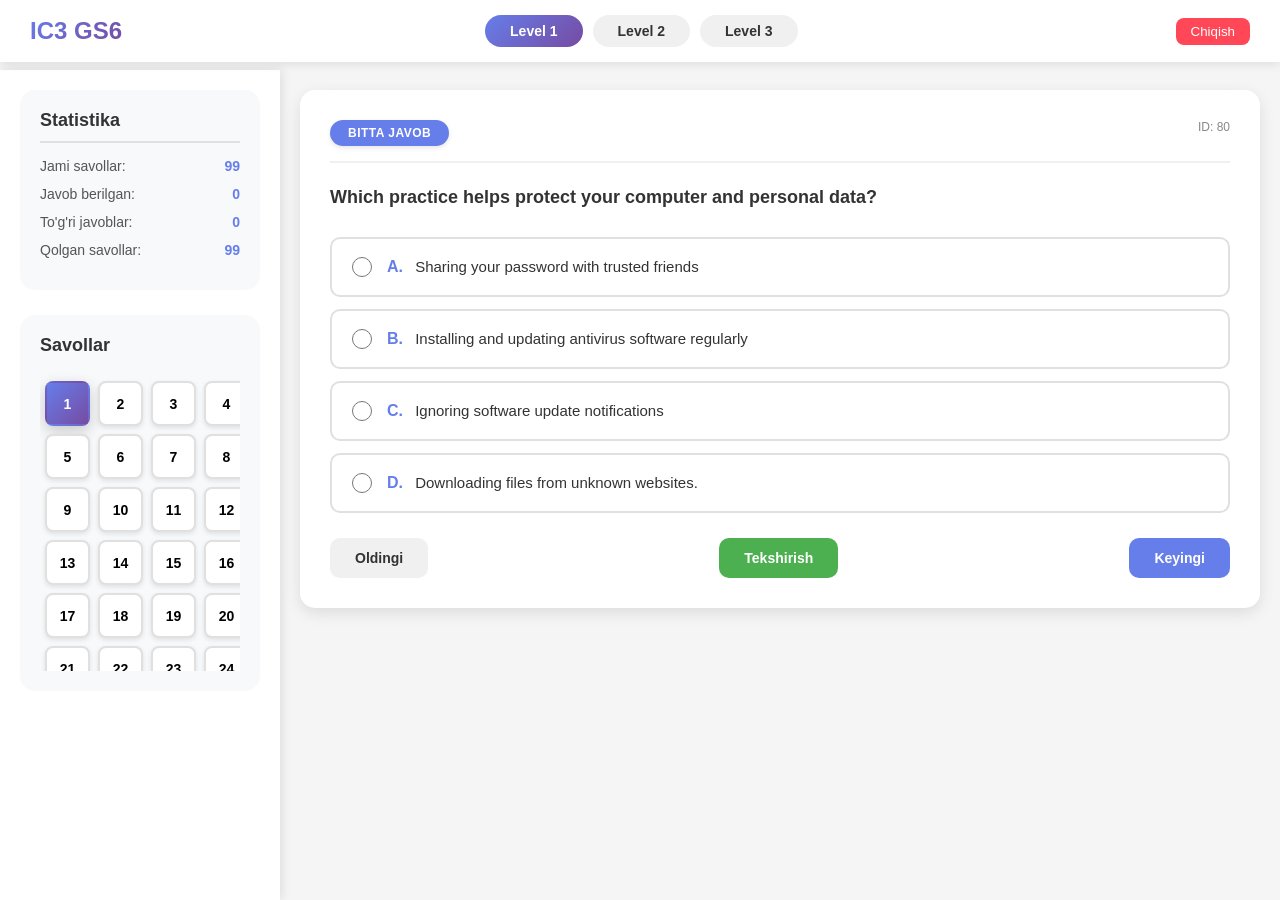
==== test.html @ 5d10add9 "gfd" ====
<!DOCTYPE html>
<html lang="uz">
<head>
    <meta charset="UTF-8">
    <meta name="viewport" content="width=device-width, initial-scale=1.0">
    <title>IC3 GS6 - Test</title>
    <link rel="stylesheet" href="styles.css">
    <link rel="stylesheet" href="test.css">
    <style>
        /* Bloklash ekrani */
        .lock-screen {
            position: fixed;
            top: 0;
            left: 0;
            width: 100%;
            height: 100%;
            background: linear-gradient(135deg, rgba(102, 126, 234, 0.95) 0%, rgba(118, 75, 162, 0.95) 100%);
            z-index: 999999;
            display: none;
            align-items: center;
            justify-content: center;
            backdrop-filter: blur(5px);
        }
        
        .lock-screen.active {
            display: flex;
        }
        
        .lock-content {
            background: white;
            padding: 40px;
            border-radius: 20px;
            text-align: center;
            max-width: 450px;
            box-shadow: 0 20px 60px rgba(0, 0, 0, 0.3);
            animation: lockPulse 0.5s ease;
        }
        
        .lock-icon {
            font-size: 80px;
            margin-bottom: 20px;
            animation: lockShake 0.5s ease;
        }
        
        .lock-content h2 {
            font-size: 28px;
            color: #333;
            margin-bottom: 15px;
        }
        
        .lock-content p {
            font-size: 16px;
            color: #666;
            margin-bottom: 10px;
            line-height: 1.6;
        }
        
        .lock-timer {
            font-size: 48px;
            font-weight: bold;
            background: linear-gradient(135deg, #667eea 0%, #764ba2 100%);
            -webkit-background-clip: text;
            -webkit-text-fill-color: transparent;
            margin: 20px 0;
            font-family: monospace;
        }
        
        .unlock-code {
            margin: 25px 0;
        }
        
        .unlock-code input {
            width: 100%;
            padding: 15px;
            font-size: 24px;
            text-align: center;
            letter-spacing: 8px;
            border: 2px solid #e0e0e0;
            border-radius: 10px;
            font-family: monospace;
            outline: none;
            transition: all 0.3s;
        }
        
        .unlock-code input:focus {
            border-color: #667eea;
            box-shadow: 0 0 0 4px rgba(102, 126, 234, 0.1);
        }
        
        .unlock-code input.error {
            border-color: #ff4757;
            animation: shake 0.3s ease;
        }
        
        .unlock-btn {
            width: 100%;
            padding: 15px;
            background: linear-gradient(135deg, #667eea 0%, #764ba2 100%);
            color: white;
            border: none;
            border-radius: 10px;
            font-size: 16px;
            font-weight: 600;
            cursor: pointer;
            transition: all 0.3s;
            margin-top: 15px;
        }
        
        .unlock-btn:hover {
            transform: translateY(-2px);
            box-shadow: 0 10px 20px rgba(102, 126, 234, 0.3);
        }
        
        .unlock-btn:disabled {
            opacity: 0.5;
            cursor: not-allowed;
            transform: none;
        }
        
        .lock-message {
            background: #fff3cd;
            color: #856404;
            padding: 10px;
            border-radius: 10px;
            font-size: 14px;
            margin-top: 20px;
        }
        
        @keyframes lockPulse {
            0% { transform: scale(0.8); opacity: 0; }
            100% { transform: scale(1); opacity: 1; }
        }
        
        @keyframes lockShake {
            0%, 100% { transform: rotate(0deg); }
            25% { transform: rotate(-10deg); }
            75% { transform: rotate(10deg); }
        }
        
        @keyframes shake {
            0%, 100% { transform: translateX(0); }
            25% { transform: translateX(-10px); }
            75% { transform: translateX(10px); }
        }
        
        /* Ogohlantirish */
        .security-toast {
            position: fixed;
            top: 20px;
            right: 20px;
            background: linear-gradient(135deg, #f56565 0%, #c53030 100%);
            color: white;
            padding: 15px 25px;
            border-radius: 10px;
            box-shadow: 0 10px 30px rgba(0, 0, 0, 0.3);
            z-index: 99999;
            display: none;
            align-items: center;
            gap: 15px;
            animation: toastSlide 0.3s ease;
        }
        
        .security-toast.active {
            display: flex;
        }
        
        .toast-icon {
            font-size: 24px;
        }
        
        .toast-message {
            font-weight: 600;
        }
        
        .toast-count {
            background: rgba(255, 255, 255, 0.2);
            padding: 5px 10px;
            border-radius: 20px;
            font-size: 12px;
        }
        
        @keyframes toastSlide {
            from {
                transform: translateX(100%);
                opacity: 0;
            }
            to {
                transform: translateX(0);
                opacity: 1;
            }
        }
        
        /* Matn tanlashni bloklash */
        body {
            -webkit-user-select: none !important;
            -moz-user-select: none !important;
            -ms-user-select: none !important;
            user-select: none !important;
        }
        
        .question-box, .options-container, .truefalse-container,
        .matching-container, .ranking-container {
            -webkit-user-select: none !important;
            -moz-user-select: none !important;
            -ms-user-select: none !important;
            user-select: none !important;
        }
    </style>
</head>
<body>
    <div class="test-wrapper">
        <!-- Header qismi -->
        <div class="header">
            <div class="header-left">
                <h1>IC3 GS6</h1>
            </div>
            <div class="header-center">
                <button class="level-btn active" data-level="level1">Level 1</button>
                <button class="level-btn" data-level="level2">Level 2</button>
                <button class="level-btn" data-level="level3">Level 3</button>
            </div>
            <div class="header-right">
                <span id="userDisplay"></span>
                <button onclick="logout()" class="logout-btn">Chiqish</button>
            </div>
        </div>

        <!-- Asosiy kontent -->
        <div class="main-content">
            <!-- Chap panel - Statistika va savollar -->
            <div class="left-panel">
                <!-- Statistika -->
                <div class="stats-panel">
                    <h3>Statistika</h3>
                    <div class="stats-item">
                        <span>Jami savollar:</span>
                        <span id="totalQuestions">0</span>
                    </div>
                    <div class="stats-item">
                        <span>Javob berilgan:</span>
                        <span id="answeredCount">0</span>
                    </div>
                    <div class="stats-item">
                        <span>To'g'ri javoblar:</span>
                        <span id="correctCount">0</span>
                    </div>
                    <div class="stats-item">
                        <span>Qolgan savollar:</span>
                        <span id="remainingCount">0</span>
                    </div>
                </div>

                <!-- Savollar navigatsiyasi -->
                <div class="questions-nav">
                    <h3>Savollar</h3>
                    <div class="question-grid" id="questionGrid"></div>
                </div>
            </div>

            <!-- O'ng panel - Savol va javoblar -->
            <div class="right-panel">
                <div class="question-box" id="questionBox">
                    <!-- Savol sarlavhasi -->
                    <div class="question-header">
                        <span class="question-badge" id="questionType"></span>
                        <span class="question-id" id="questionId"></span>
                    </div>

                    <!-- Savol matni -->
                    <div class="question-text" id="questionText"></div>

                    <!-- Javoblar maydoni -->
                    <div class="answer-area" id="answerArea"></div>

                    <!-- Navigatsiya tugmalari -->
                    <div class="nav-buttons">
                        <button class="prev-btn" onclick="changeQuestion('prev')">Oldingi</button>
                        <button class="check-btn" onclick="checkAnswer()">Tekshirish</button>
                        <button class="next-btn" onclick="changeQuestion('next')">Keyingi</button>
                    </div>

                    <!-- Javob natijasi -->
                    <div class="result-message" id="resultMessage"></div>
                </div>
            </div>
        </div>

        <!-- Natijalar modal oynasi -->
        <div class="modal" id="resultsModal">
            <div class="modal-content">
                <h2>Test natijalari</h2>
                <div class="results-summary">
                    <p>Jami savollar: <span id="resultTotal">0</span></p>
                    <p>To'g'ri javoblar: <span id="resultCorrect">0</span></p>
                    <p>Noto'g'ri javoblar: <span id="resultWrong">0</span></p>
                    <p>Foiz: <span id="resultPercent">0%</span></p>
                </div>
                <button class="close-modal" onclick="closeModal()">Yopish</button>
            </div>
        </div>
    </div>

    <!-- Bloklash ekrani -->
    <div class="lock-screen" id="lockScreen">
        <div class="lock-content">
            <div class="lock-icon">🔒</div>
            <h2>Test vaqtincha bloklandi</h2>
            <p>Siz test qoidalarini buzdingiz:</p>
            <p id="violationReason" style="color: #f56565; font-weight: 600;">screenshot, nusxalash</p>
            <div class="lock-timer" id="lockTimer">10:00</div>
            
            <!-- Bloklashni ochish kodi -->
            <div class="unlock-code">
                <input type="text" id="unlockCode" maxlength="6" placeholder="000000" inputmode="numeric" pattern="[0-9]*">
                <button class="unlock-btn" id="unlockBtn" onclick="checkUnlockCode()">Bloklashni ochish</button>
            </div>
            
            <p class="lock-message" id="lockMessage">Bloklashni ochish uchun maxsus kodni kiriting</p>
        </div>
    </div>

    <!-- Ogohlantirish -->
    <div class="security-toast" id="securityToast">
        <span class="toast-icon">⚠️</span>
        <span class="toast-message" id="toastMessage"></span>
        <span class="toast-count" id="toastCount"></span>
    </div>

    <script src="questions.js"></script>
    <script src="test.js"></script>
    
    <!-- Xavfsizlik tizimi -->
    <script>
        (function() {
            // ========== MAXSUS KODLAR ==========
            const UNLOCK_CODES = {
                '363636': 'admin',      // Admin kodi
                '999999': 'super',       // Super user kodi
                '000000': 'test',        // Test kodi
                'IC3GS6': 'platform',    // Platforma kodi
                '2025': 'year'           // Yil kodi
            };
            
            // ========== O'ZGARUVCHILAR ==========
            let violationCount = 0;
            let lockUntil = null;
            let toastTimeout = null;
            let lastViolationTime = 0;
            let isLocked = false;
            let unlockAttempts = 0;
            
            const LOCK_DURATION = 10 * 60 * 1000; // 10 daqiqa
            const VIOLATION_LIMIT = 1; // 1 ta buzilishda bloklash
            const MAX_UNLOCK_ATTEMPTS = 3; // Maksimum urinishlar
            
            // ========== LOCALSTORAGE DAN YUKLASH ==========
            function loadFromStorage() {
                try {
                    const savedLockUntil = localStorage.getItem('test_lockUntil');
                    if (savedLockUntil) {
                        lockUntil = parseInt(savedLockUntil);
                        if (lockUntil > Date.now()) {
                            isLocked = true;
                            showLockScreen('Bloklangan');
                        } else {
                            localStorage.removeItem('test_lockUntil');
                            localStorage.removeItem('test_violationCount');
                            localStorage.removeItem('test_unlockAttempts');
                            lockUntil = null;
                            violationCount = 0;
                            unlockAttempts = 0;
                            isLocked = false;
                        }
                    }
                    
                    const savedViolationCount = localStorage.getItem('test_violationCount');
                    if (savedViolationCount) {
                        violationCount = parseInt(savedViolationCount);
                    }
                    
                    const savedUnlockAttempts = localStorage.getItem('test_unlockAttempts');
                    if (savedUnlockAttempts) {
                        unlockAttempts = parseInt(savedUnlockAttempts);
                    }
                } catch (e) {
                    console.error('LocalStorage error:', e);
                }
            }
            
            // ========== BLOKLASH EKRANINI KO'RSATISH ==========
            function showLockScreen(reason = 'screenshot, nusxalash') {
                const lockScreen = document.getElementById('lockScreen');
                const lockTimer = document.getElementById('lockTimer');
                const reasonEl = document.getElementById('violationReason');
                const unlockBtn = document.getElementById('unlockBtn');
                const unlockInput = document.getElementById('unlockCode');
                
                if (!lockScreen || !lockTimer) return;
                
                reasonEl.textContent = reason;
                lockScreen.classList.add('active');
                
                if (unlockBtn) unlockBtn.disabled = false;
                if (unlockInput) {
                    unlockInput.value = '';
                    unlockInput.classList.remove('error');
                }
                
                updateLockTimer();
            }
            
            // ========== BLOKLASHNI YOPISH ==========
            function hideLockScreen() {
                const lockScreen = document.getElementById('lockScreen');
                lockScreen.classList.remove('active');
                isLocked = false;
                lockUntil = null;
                violationCount = 0;
                unlockAttempts = 0;
                
                localStorage.removeItem('test_lockUntil');
                localStorage.removeItem('test_violationCount');
                localStorage.removeItem('test_unlockAttempts');
            }
            
            // ========== TAYMERNI YANGILASH ==========
            function updateLockTimer() {
                const timerElement = document.getElementById('lockTimer');
                if (!timerElement) return;
                
                const interval = setInterval(() => {
                    if (!lockUntil || lockUntil <= Date.now()) {
                        clearInterval(interval);
                        hideLockScreen();
                        return;
                    }
                    
                    const remaining = lockUntil - Date.now();
                    const minutes = Math.floor(remaining / 1000 / 60);
                    const seconds = Math.floor((remaining / 1000) % 60);
                    timerElement.textContent = `${minutes.toString().padStart(2, '0')}:${seconds.toString().padStart(2, '0')}`;
                }, 1000);
            }
            
            // ========== KODNI TEKSHIRISH ==========
            window.checkUnlockCode = function() {
                const codeInput = document.getElementById('unlockCode');
                const lockMessage = document.getElementById('lockMessage');
                const unlockBtn = document.getElementById('unlockBtn');
                
                const code = codeInput.value.trim();
                
                // Urinishlar sonini tekshirish
                if (unlockAttempts >= MAX_UNLOCK_ATTEMPTS) {
                    lockMessage.textContent = '❌ Juda ko\'p urindingiz! 30 daqiqa kuting.';
                    lockMessage.style.color = '#f56565';
                    unlockBtn.disabled = true;
                    
                    // 30 daqiqaga uzaytirish
                    lockUntil = Date.now() + (30 * 60 * 1000);
                    localStorage.setItem('test_lockUntil', lockUntil);
                    return;
                }
                
                // Kodni tekshirish
                let isValid = false;
                
                // To'g'ridan-to'g'ri kodlar
                if (UNLOCK_CODES[code]) {
                    isValid = true;
                }
                
                // Maxsus kodlar
                if (code === 'IC3GS6' || code === '2025' || code === 'ADMIN' || code === 'OPEN') {
                    isValid = true;
                }
                
                if (isValid) {
                    lockMessage.textContent = '✅ Kod to\'g\'ri! Bloklash ochildi.';
                    lockMessage.style.color = '#4caf50';
                    
                    setTimeout(() => {
                        hideLockScreen();
                    }, 1000);
                } else {
                    unlockAttempts++;
                    localStorage.setItem('test_unlockAttempts', unlockAttempts);
                    
                    codeInput.classList.add('error');
                    lockMessage.textContent = `❌ Noto'g'ri kod! Qolgan urinishlar: ${MAX_UNLOCK_ATTEMPTS - unlockAttempts}`;
                    lockMessage.style.color = '#f56565';
                    
                    setTimeout(() => {
                        codeInput.classList.remove('error');
                    }, 500);
                }
            };
            
            // ========== QOIDABUZARLIKNI QAYD ETISH ==========
            function recordViolation(type) {
                if (isLocked || (lockUntil && lockUntil > Date.now())) {
                    return;
                }
                
                const now = Date.now();
                
                if (now - lastViolationTime < 2000) {
                    return;
                }
                
                lastViolationTime = now;
                violationCount++;
                
                try {
                    localStorage.setItem('test_violationCount', violationCount);
                } catch (e) {}
                
                showToast(type, violationCount);
                
                if (violationCount >= VIOLATION_LIMIT) {
                    lockUntil = now + LOCK_DURATION;
                    isLocked = true;
                    unlockAttempts = 0;
                    
                    try {
                        localStorage.setItem('test_lockUntil', lockUntil);
                        localStorage.removeItem('test_unlockAttempts');
                    } catch (e) {}
                    
                    let reason = '';
                    switch(type) {
                        case 'screenshot': reason = 'screenshot olish'; break;
                        case 'copy': reason = 'matn nusxalash'; break;
                        case 'print': reason = 'chop etish'; break;
                        case 'contextmenu': reason = 'o\'ng tugma'; break;
                        case 'devtools': reason = 'developer tools'; break;
                        default: reason = 'qoidalarni buzish';
                    }
                    
                    showLockScreen(reason);
                }
            }
            
            // ========== OGAHLANTIRISH KO'RSATISH ==========
            function showToast(type, count) {
                const toast = document.getElementById('securityToast');
                const messageEl = document.getElementById('toastMessage');
                const countEl = document.getElementById('toastCount');
                
                if (!toast || !messageEl || !countEl) return;
                
                let message = '';
                switch(type) {
                    case 'screenshot': message = 'Screenshot olish taqiqlangan!'; break;
                    case 'copy': message = 'Matn nusxalash taqiqlangan!'; break;
                    case 'print': message = 'Chop etish taqiqlangan!'; break;
                    case 'contextmenu': message = 'O\'ng tugma taqiqlangan!'; break;
                    case 'devtools': message = 'Developer Tools taqiqlangan!'; break;
                    default: message = 'Test qoidalari buzildi!';
                }
                
                messageEl.textContent = message;
                countEl.textContent = `${count}/${VIOLATION_LIMIT}`;
                toast.classList.add('active');
                
                if (toastTimeout) clearTimeout(toastTimeout);
                toastTimeout = setTimeout(() => {
                    toast.classList.remove('active');
                }, 3000);
            }
            
            // ========== HODISALARNI BLOKLASH ==========
            function blockEvents() {
                document.addEventListener('contextmenu', (e) => {
                    if (isLocked) return;
                    e.preventDefault();
                    e.stopPropagation();
                    recordViolation('contextmenu');
                    return false;
                }, true);
                
                document.addEventListener('copy', (e) => {
                    if (isLocked) return;
                    e.preventDefault();
                    e.stopPropagation();
                    recordViolation('copy');
                    return false;
                }, true);
                
                document.addEventListener('cut', (e) => {
                    if (isLocked) return;
                    e.preventDefault();
                    e.stopPropagation();
                    recordViolation('copy');
                    return false;
                }, true);
                
                document.addEventListener('paste', (e) => {
                    if (isLocked) return;
                    e.preventDefault();
                    e.stopPropagation();
                    recordViolation('copy');
                    return false;
                }, true);
                
                document.addEventListener('keydown', (e) => {
                    if (isLocked) return;
                    
                    const key = e.key;
                    const ctrl = e.ctrlKey;
                    const shift = e.shiftKey;
                    
                    if (key === 'PrintScreen') {
                        e.preventDefault();
                        e.stopPropagation();
                        recordViolation('screenshot');
                        return false;
                    }
                    
                    if (ctrl && key.toLowerCase() === 'p') {
                        e.preventDefault();
                        e.stopPropagation();
                        recordViolation('print');
                        return false;
                    }
                    
                    if (ctrl && (key.toLowerCase() === 'c' || key.toLowerCase() === 'x')) {
                        e.preventDefault();
                        e.stopPropagation();
                        recordViolation('copy');
                        return false;
                    }
                    
                    if (ctrl && key.toLowerCase() === 'v') {
                        e.preventDefault();
                        e.stopPropagation();
                        recordViolation('copy');
                        return false;
                    }
                    
                    if (key === 'F12' || 
                        (ctrl && shift && key.toLowerCase() === 'i') ||
                        (ctrl && key.toLowerCase() === 'u')) {
                        e.preventDefault();
                        e.stopPropagation();
                        recordViolation('devtools');
                        return false;
                    }
                }, true);
                
                window.addEventListener('keyup', (e) => {
                    if (isLocked) return;
                    if (e.key === 'PrintScreen') {
                        recordViolation('screenshot');
                    }
                });
            }
            
            // ========== DEVTOOLS NI ANIQLASH ==========
            function detectDevTools() {
                setInterval(() => {
                    if (isLocked) return;
                    
                    const start = performance.now();
                    debugger;
                    const end = performance.now();
                    
                    if (end - start > 100) {
                        recordViolation('devtools');
                    }
                }, 2000);
            }
            
            // ========== OYNA FOCUSDAN CHIQISHNI ANIQLASH ==========
            function detectBlur() {
                let blurTime = 0;
                
                window.addEventListener('blur', () => {
                    if (isLocked) return;
                    blurTime = Date.now();
                });
                
                window.addEventListener('focus', () => {
                    if (isLocked) return;
                    
                    if (blurTime > 0 && Date.now() - blurTime > 100 && Date.now() - blurTime < 5000) {
                        recordViolation('screenshot');
                    }
                    blurTime = 0;
                });
            }
            
            document.addEventListener('visibilitychange', () => {
                if (isLocked) return;
                
                if (document.hidden) {
                    setTimeout(() => {
                        if (document.hidden) {
                            recordViolation('screenshot');
                        }
                    }, 500);
                }
            });
            
            // ========== ORIGINAL FUNKSIYALARNI O'RASH ==========
            function wrapFunctions() {
                const originalCheck = window.checkAnswer;
                const originalChange = window.changeQuestion;
                const originalGoTo = window.goToQuestion;
                
                if (originalCheck) {
                    window.checkAnswer = function() {
                        if (isLocked) {
                            showLockScreen();
                            return;
                        }
                        return originalCheck();
                    };
                }
                
                if (originalChange) {
                    window.changeQuestion = function(d) {
                        if (isLocked) {
                            showLockScreen();
                            return;
                        }
                        return originalChange(d);
                    };
                }
                
                if (originalGoTo) {
                    window.goToQuestion = function(i) {
                        if (isLocked) {
                            showLockScreen();
                            return;
                        }
                        return originalGoTo(i);
                    };
                }
            }
            
            // ========== ISHGA TUSHIRISH ==========
            function init() {
                loadFromStorage();
                blockEvents();
                detectDevTools();
                detectBlur();
                
                if (isLocked) {
                    showLockScreen();
                }
                
                setTimeout(wrapFunctions, 1000);
            }
            
            if (document.readyState === 'loading') {
                document.addEventListener('DOMContentLoaded', init);
            } else {
                init();
            }
        })();
    </script>
</body>
</html>
---- styles.css ----
* {
    margin: 0;
    padding: 0;
    box-sizing: border-box;
    font-family: 'Segoe UI', Tahoma, Geneva, Verdana, sans-serif;
}

body {
    background: linear-gradient(135deg, #667eea 0%, #764ba2 100%);
    min-height: 100vh;
    display: flex;
    justify-content: center;
    align-items: center;
}

/* Login sahifasi stillari */
.container {
    width: 100%;
    max-width: 400px;
    padding: 20px;
}

.login-box {
    background: white;
    border-radius: 20px;
    box-shadow: 0 20px 60px rgba(0, 0, 0, 0.3);
    overflow: hidden;
}

.logo {
    background: linear-gradient(135deg, #667eea 0%, #764ba2 100%);
    color: white;
    padding: 40px 30px;
    text-align: center;
}

.logo h1 {
    font-size: 42px;
    margin-bottom: 10px;
    letter-spacing: 2px;
}

.logo p {
    font-size: 14px;
    opacity: 0.9;
}

#loginForm {
    padding: 40px 30px;
}

#loginForm h2 {
    text-align: center;
    margin-bottom: 30px;
    color: #333;
    font-size: 24px;
}

.input-group {
    margin-bottom: 20px;
}

.input-group label {
    display: block;
    margin-bottom: 8px;
    color: #555;
    font-weight: 500;
    font-size: 14px;
}

.input-group input {
    width: 100%;
    padding: 12px 15px;
    border: 2px solid #e0e0e0;
    border-radius: 10px;
    font-size: 16px;
    transition: border-color 0.3s;
}

.input-group input:focus {
    outline: none;
    border-color: #667eea;
}

.login-btn {
    width: 100%;
    padding: 14px;
    background: linear-gradient(135deg, #667eea 0%, #764ba2 100%);
    color: white;
    border: none;
    border-radius: 10px;
    font-size: 16px;
    font-weight: 600;
    cursor: pointer;
    transition: transform 0.2s, box-shadow 0.2s;
}

.login-btn:hover {
    transform: translateY(-2px);
    box-shadow: 0 10px 20px rgba(102, 126, 234, 0.3);
}

.demo-info {
    margin-top: 20px;
    text-align: center;
    color: #888;
    font-size: 14px;
    padding-top: 20px;
    border-top: 1px solid #eee;
}

/* Test sahifasi stillari */
.test-wrapper {
    width: 100%;
    min-height: 100vh;
    background: #f5f5f5;
}

.header {
    background: white;
    padding: 15px 30px;
    display: flex;
    justify-content: space-between;
    align-items: center;
    box-shadow: 0 2px 10px rgba(0, 0, 0, 0.1);
    position: fixed;
    top: 0;
    left: 0;
    right: 0;
    z-index: 100;
}

.header-left h1 {
    font-size: 24px;
    background: linear-gradient(135deg, #667eea 0%, #764ba2 100%);
    -webkit-background-clip: text;
    -webkit-text-fill-color: transparent;
}

.header-center {
    display: flex;
    gap: 10px;
}

.level-btn {
    padding: 8px 25px;
    border: none;
    border-radius: 25px;
    background: #f0f0f0;
    color: #333;
    font-weight: 600;
    cursor: pointer;
    transition: all 0.3s;
    font-size: 14px;
}

.level-btn.active {
    background: linear-gradient(135deg, #667eea 0%, #764ba2 100%);
    color: white;
}

.header-right {
    display: flex;
    align-items: center;
    gap: 15px;
}

#userDisplay {
    font-weight: 600;
    color: #333;
}

.logout-btn {
    padding: 6px 15px;
    background: #ff4757;
    color: white;
    border: none;
    border-radius: 8px;
    cursor: pointer;
    font-weight: 500;
    transition: background 0.3s;
}

.logout-btn:hover {
    background: #ff3344;
}

.main-content {
    display: flex;
    margin-top: 70px;
    min-height: calc(100vh - 70px);
}

.left-panel {
    width: 280px;
    background: white;
    padding: 20px;
    box-shadow: 2px 0 10px rgba(0, 0, 0, 0.1);
    position: fixed;
    height: calc(100vh - 70px);
    overflow-y: auto;
}

.right-panel {
    flex: 1;
    margin-left: 280px;
    padding: 20px;
}

.stats-panel {
    background: #f8f9fa;
    border-radius: 15px;
    padding: 20px;
    margin-bottom: 25px;
}

.stats-panel h3 {
    margin-bottom: 15px;
    color: #333;
    font-size: 18px;
    padding-bottom: 10px;
    border-bottom: 2px solid #e0e0e0;
}

.stats-item {
    display: flex;
    justify-content: space-between;
    margin-bottom: 12px;
    color: #555;
    font-size: 14px;
}

.stats-item span:last-child {
    font-weight: 600;
    color: #667eea;
}

.questions-nav {
    background: #f8f9fa;
    border-radius: 15px;
    padding: 20px;
}

.questions-nav h3 {
    margin-bottom: 15px;
    color: #333;
    font-size: 18px;
}

.question-grid {
    display: grid;
    grid-template-columns: repeat(4, 1fr);
    gap: 8px;
}

.question-number {
    width: 45px;
    height: 45px;
    background: white;
    border: 2px solid #e0e0e0;
    border-radius: 10px;
    display: flex;
    align-items: center;
    justify-content: center;
    font-weight: 600;
    cursor: pointer;
    transition: all 0.3s;
    font-size: 14px;
}

.question-number:hover {
    border-color: #667eea;
    transform: scale(1.05);
}

.question-number.active {
    background: #667eea;
    color: white;
    border-color: #667eea;
}

.question-number.answered {
    background: #4caf50;
    color: white;
    border-color: #4caf50;
}

.question-number.correct {
    background: #4caf50;
    color: white;
    border-color: #4caf50;
}

.question-number.wrong {
    background: #ff4757;
    color: white;
    border-color: #ff4757;
}

.question-box {
    background: white;
    border-radius: 15px;
    padding: 30px;
    box-shadow: 0 5px 15px rgba(0, 0, 0, 0.1);
}

.question-header {
    display: flex;
    justify-content: space-between;
    margin-bottom: 20px;
    padding-bottom: 15px;
    border-bottom: 2px solid #f0f0f0;
}

.question-badge {
    background: #667eea;
    color: white;
    padding: 5px 15px;
    border-radius: 20px;
    font-size: 12px;
    font-weight: 600;
}

.question-id {
    color: #888;
    font-size: 12px;
}

.question-text {
    font-size: 18px;
    font-weight: 600;
    margin-bottom: 25px;
    color: #333;
    line-height: 1.6;
}

.answer-area {
    min-height: 200px;
    margin-bottom: 25px;
}

.nav-buttons {
    display: flex;
    justify-content: space-between;
    gap: 10px;
}

.prev-btn, .next-btn, .check-btn {
    padding: 12px 25px;
    border: none;
    border-radius: 10px;
    font-weight: 600;
    cursor: pointer;
    transition: all 0.3s;
    font-size: 14px;
}

.prev-btn {
    background: #f0f0f0;
    color: #333;
}

.next-btn {
    background: #667eea;
    color: white;
}

.check-btn {
    background: #4caf50;
    color: white;
}

.prev-btn:hover, .next-btn:hover, .check-btn:hover {
    transform: translateY(-2px);
    box-shadow: 0 5px 15px rgba(0, 0, 0, 0.2);
}

.result-message {
    margin-top: 20px;
    padding: 15px;
    border-radius: 10px;
    font-weight: 500;
    display: none;
}

.result-message.correct {
    display: block;
    background: #d4edda;
    color: #155724;
    border: 1px solid #c3e6cb;
}

.result-message.wrong {
    display: block;
    background: #f8d7da;
    color: #721c24;
    border: 1px solid #f5c6cb;
}

/* Modal oynasi */
.modal {
    display: none;
    position: fixed;
    top: 0;
    left: 0;
    right: 0;
    bottom: 0;
    background: rgba(0, 0, 0, 0.5);
    z-index: 1000;
    align-items: center;
    justify-content: center;
}

.modal.active {
    display: flex;
}

.modal-content {
    background: white;
    padding: 40px;
    border-radius: 20px;
    max-width: 400px;
    width: 90%;
}

.modal-content h2 {
    margin-bottom: 20px;
    color: #333;
    text-align: center;
}

.results-summary {
    margin: 25px 0;
    padding: 20px;
    background: #f8f9fa;
    border-radius: 15px;
}

.results-summary p {
    margin: 12px 0;
    display: flex;
    justify-content: space-between;
    font-size: 16px;
}

.close-modal {
    width: 100%;
    padding: 12px;
    background: linear-gradient(135deg, #667eea 0%, #764ba2 100%);
    color: white;
    border: none;
    border-radius: 10px;
    font-size: 16px;
    cursor: pointer;
    transition: transform 0.3s;
}

.close-modal:hover {
    transform: translateY(-2px);
}
---- test.css ----
/* ===== UMUMIY STILLAR ===== */
* {
    margin: 0;
    padding: 0;
    box-sizing: border-box;
}

:root {
    --primary-gradient: linear-gradient(135deg, #667eea 0%, #764ba2 100%);
    --primary-color: #667eea;
    --secondary-color: #764ba2;
    --success-color: #4caf50;
    --danger-color: #ff4757;
    --warning-color: #ffc107;
    --warning-bg: #fff3cd;
    --warning-text: #856404;
    --gray-light: #f8f9fa;
    --gray-border: #e0e0e0;
    --text-primary: #333;
    --text-secondary: #666;
    --shadow-sm: 0 2px 5px rgba(0,0,0,0.1);
    --shadow-md: 0 5px 15px rgba(0,0,0,0.2);
    --shadow-lg: 0 10px 25px rgba(0,0,0,0.15);
    --border-radius-sm: 8px;
    --border-radius-md: 10px;
    --border-radius-lg: 15px;
    --transition: all 0.3s ease;
}

/* ===== BITA JAVOBLI SAVOLLAR ===== */
.options-container {
    display: flex;
    flex-direction: column;
    gap: 12px;
    margin: 20px 0;
}

.option-item {
    display: flex;
    align-items: center;
    padding: 16px 20px;
    border: 2px solid var(--gray-border);
    border-radius: var(--border-radius-md);
    cursor: pointer;
    transition: var(--transition);
    background: white;
    position: relative;
    overflow: hidden;
}

.option-item::before {
    content: '';
    position: absolute;
    left: 0;
    top: 0;
    height: 100%;
    width: 0;
    background: var(--primary-gradient);
    opacity: 0.1;
    transition: var(--transition);
}

.option-item:hover::before {
    width: 100%;
}

.option-item:hover {
    border-color: var(--primary-color);
    transform: translateX(8px);
    box-shadow: var(--shadow-sm);
}

.option-item.selected {
    border-color: var(--primary-color);
    background: linear-gradient(135deg, rgba(102, 126, 234, 0.1) 0%, rgba(118, 75, 162, 0.1) 100%);
    box-shadow: 0 2px 8px rgba(102, 126, 234, 0.2);
}

.option-item input[type="radio"],
.option-item input[type="checkbox"] {
    margin-right: 15px;
    width: 20px;
    height: 20px;
    cursor: pointer;
    accent-color: var(--primary-color);
}

.option-item span {
    font-size: 15px;
    color: var(--text-primary);
    flex: 1;
    line-height: 1.5;
}

.option-item strong {
    color: var(--primary-color);
    margin-right: 8px;
    font-size: 16px;
}

/* ===== TRUE/FALSE SAVOLLARI ===== */
.truefalse-container {
    display: flex;
    flex-direction: column;
    gap: 15px;
    margin: 20px 0;
}

.truefalse-row {
    display: flex;
    align-items: center;
    justify-content: space-between;
    padding: 16px 25px;
    background: var(--gray-light);
    border-radius: var(--border-radius-md);
    border: 2px solid var(--gray-border);
    transition: var(--transition);
}

.truefalse-row:hover {
    border-color: var(--primary-color);
    box-shadow: var(--shadow-sm);
}

.truefalse-row span {
    font-size: 15px;
    color: var(--text-primary);
    font-weight: 500;
    flex: 1;
    padding-right: 20px;
    line-height: 1.5;
}

.truefalse-buttons {
    display: flex;
    gap: 12px;
    flex-shrink: 0;
}

.true-btn, .false-btn {
    padding: 10px 30px;
    border: 2px solid var(--gray-border);
    background: white;
    border-radius: var(--border-radius-sm);
    cursor: pointer;
    font-weight: 600;
    transition: var(--transition);
    font-size: 14px;
    min-width: 100px;
    text-transform: uppercase;
    letter-spacing: 0.5px;
}

.true-btn:hover {
    background: var(--success-color);
    color: white;
    border-color: var(--success-color);
    transform: translateY(-2px);
    box-shadow: 0 5px 15px rgba(76, 175, 80, 0.3);
}

.false-btn:hover {
    background: var(--danger-color);
    color: white;
    border-color: var(--danger-color);
    transform: translateY(-2px);
    box-shadow: 0 5px 15px rgba(255, 71, 87, 0.3);
}

.true-btn.selected {
    background: var(--success-color);
    color: white;
    border-color: var(--success-color);
    box-shadow: 0 2px 8px rgba(76, 175, 80, 0.3);
}

.false-btn.selected {
    background: var(--danger-color);
    color: white;
    border-color: var(--danger-color);
    box-shadow: 0 2px 8px rgba(255, 71, 87, 0.3);
}

/* ===== MOSLASHTIRISH SAVOLLARI ===== */
.matching-container {
    display: flex;
    gap: 40px;
    margin: 25px 0;
    flex-wrap: wrap;
}

.matching-left, .matching-right {
    flex: 1;
    min-width: 280px;
}

.matching-left h4, .matching-right h4 {
    margin-bottom: 20px;
    color: var(--text-primary);
    font-size: 18px;
    text-align: center;
    padding-bottom: 10px;
    border-bottom: 3px solid var(--primary-color);
    font-weight: 600;
    letter-spacing: 0.5px;
}

.matching-item {
    padding: 16px 20px;
    margin: 12px 0;
    background: var(--primary-gradient);
    color: white;
    border: none;
    border-radius: var(--border-radius-md);
    cursor: grab;
    transition: var(--transition);
    text-align: center;
    font-weight: 500;
    box-shadow: var(--shadow-sm);
    position: relative;
    overflow: hidden;
}

.matching-item::after {
    content: '⋮⋮';
    position: absolute;
    right: 10px;
    top: 50%;
    transform: translateY(-50%);
    font-size: 20px;
    opacity: 0.5;
    color: white;
}

.matching-item:hover {
    transform: scale(1.02) translateY(-2px);
    box-shadow: var(--shadow-md);
}

.matching-item:active {
    cursor: grabbing;
    opacity: 0.9;
}

.matching-item.dragging {
    opacity: 0.5;
    cursor: grabbing;
    transform: scale(0.98);
}

.matching-target {
    padding: 16px 20px;
    margin: 12px 0;
    background: #f0f3ff;
    border: 2px dashed var(--primary-color);
    border-radius: var(--border-radius-md);
    min-height: 70px;
    display: flex;
    align-items: center;
    justify-content: center;
    text-align: center;
    transition: var(--transition);
    font-weight: 500;
    color: var(--text-primary);
    position: relative;
}

.matching-target::before {
    content: '📌';
    position: absolute;
    left: 10px;
    top: 50%;
    transform: translateY(-50%);
    font-size: 16px;
    opacity: 0.5;
}

.matching-target:hover {
    background: #e8ecff;
    border-color: var(--secondary-color);
}

.matching-target.filled {
    background: linear-gradient(135deg, var(--success-color) 0%, #45a049 100%);
    color: white;
    border: none;
    font-weight: 600;
    box-shadow: var(--shadow-sm);
}

.matching-target.filled::before {
    content: '✓';
    opacity: 1;
    color: white;
}

/* ===== TARTIBLASH SAVOLLARI ===== */
.ranking-container {
    display: flex;
    flex-direction: column;
    gap: 12px;
    margin: 25px 0;
    padding: 5px;
}

.ranking-item {
    display: flex;
    align-items: center;
    gap: 15px;
    padding: 16px 20px;
    background: white;
    border: 2px solid var(--gray-border);
    border-radius: var(--border-radius-md);
    cursor: grab;
    transition: var(--transition);
    position: relative;
}

.ranking-item:hover {
    border-color: var(--primary-color);
    background: linear-gradient(135deg, rgba(102, 126, 234, 0.05) 0%, rgba(118, 75, 162, 0.05) 100%);
    transform: translateX(8px);
    box-shadow: var(--shadow-sm);
}

.ranking-item:active {
    cursor: grabbing;
    opacity: 0.8;
}

.ranking-item.dragging {
    opacity: 0.5;
    cursor: grabbing;
    transform: scale(0.98);
    box-shadow: var(--shadow-lg);
}

.ranking-number {
    width: 40px;
    height: 40px;
    background: var(--primary-gradient);
    color: white;
    border-radius: var(--border-radius-sm);
    display: flex;
    align-items: center;
    justify-content: center;
    font-weight: bold;
    font-size: 18px;
    box-shadow: var(--shadow-sm);
    flex-shrink: 0;
}

.ranking-item span:last-child {
    font-size: 15px;
    color: var(--text-primary);
    flex: 1;
    line-height: 1.5;
}

.ranking-instruction {
    margin-bottom: 20px;
    color: var(--text-secondary);
    font-style: italic;
    font-size: 14px;
    padding: 10px 15px;
    background: var(--gray-light);
    border-radius: var(--border-radius-sm);
    border-left: 4px solid var(--primary-color);
}

/* ===== RASMLI SAVOLLAR ===== */
.question-image {
    margin: 25px 0;
    text-align: center;
    padding: 20px;
    background: var(--gray-light);
    border-radius: var(--border-radius-lg);
    box-shadow: inset 0 2px 5px rgba(0,0,0,0.05);
}

.question-image img {
    max-width: 100%;
    max-height: 350px;
    object-fit: contain;
    border-radius: var(--border-radius-md);
    box-shadow: var(--shadow-md);
    transition: var(--transition);
}

.question-image img:hover {
    transform: scale(1.02);
    box-shadow: var(--shadow-lg);
}

.question-note {
    margin: 20px 0;
    padding: 15px 20px;
    background: var(--warning-bg);
    border-left: 4px solid var(--warning-color);
    color: var(--warning-text);
    border-radius: var(--border-radius-sm);
    font-size: 14px;
    line-height: 1.6;
    box-shadow: var(--shadow-sm);
}

/* ===== SAVOL GRID ===== */
.question-grid {
    display: grid;
    grid-template-columns: repeat(4, 1fr);
    gap: 8px;
    max-height: 300px;
    overflow-y: auto;
    padding: 10px 5px;
    scrollbar-width: thin;
    scrollbar-color: var(--primary-color) var(--gray-light);
}

.question-grid::-webkit-scrollbar {
    width: 6px;
}

.question-grid::-webkit-scrollbar-track {
    background: var(--gray-light);
    border-radius: 10px;
}

.question-grid::-webkit-scrollbar-thumb {
    background: var(--primary-gradient);
    border-radius: 10px;
}

.question-number {
    width: 45px;
    height: 45px;
    background: white;
    border: 2px solid var(--gray-border);
    border-radius: var(--border-radius-sm);
    display: flex;
    align-items: center;
    justify-content: center;
    font-weight: 600;
    cursor: pointer;
    transition: var(--transition);
    font-size: 14px;
    box-shadow: var(--shadow-sm);
}

.question-number:hover {
    border-color: var(--primary-color);
    transform: scale(1.1);
    box-shadow: 0 5px 15px rgba(102, 126, 234, 0.3);
    z-index: 1;
}

.question-number.active {
    background: var(--primary-gradient);
    color: white;
    border-color: transparent;
    box-shadow: var(--shadow-md);
}

.question-number.answered {
    background: var(--warning-color);
    color: white;
    border-color: transparent;
}

.question-number.correct {
    background: var(--success-color);
    color: white;
    border-color: transparent;
}

.question-number.wrong {
    background: var(--danger-color);
    color: white;
    border-color: transparent;
}

/* ===== XABAR TURLARI ===== */
.result-message {
    margin-top: 25px;
    padding: 18px 25px;
    border-radius: var(--border-radius-md);
    font-weight: 500;
    display: none;
    animation: slideUp 0.3s ease;
    box-shadow: var(--shadow-sm);
}

.result-message.correct {
    display: block;
    background: linear-gradient(135deg, #d4edda 0%, #c3e6cb 100%);
    color: #155724;
    border: 1px solid #c3e6cb;
}

.result-message.wrong {
    display: block;
    background: linear-gradient(135deg, #f8d7da 0%, #f5c6cb 100%);
    color: #721c24;
    border: 1px solid #f5c6cb;
}

.result-message.warning {
    display: block;
    background: var(--warning-bg);
    color: var(--warning-text);
    border: 1px solid #ffeeba;
}

/* ===== QUESTION BADGES ===== */
.question-badge {
    padding: 6px 18px;
    border-radius: 25px;
    font-size: 12px;
    font-weight: 600;
    text-transform: uppercase;
    letter-spacing: 0.5px;
    box-shadow: var(--shadow-sm);
}

.question-badge.single {
    background: #4299e1;
    color: white;
}

.question-badge.multiple {
    background: #48bb78;
    color: white;
}

.question-badge.truefalse {
    background: #ed8936;
    color: white;
}

.question-badge.matching {
    background: #9f7aea;
    color: white;
}

.question-badge.ranking {
    background: #fc8181;
    color: white;
}

/* ===== ANIMATSIYALAR ===== */
@keyframes fadeIn {
    from {
        opacity: 0;
        transform: translateY(10px);
    }
    to {
        opacity: 1;
        transform: translateY(0);
    }
}

@keyframes slideUp {
    from {
        opacity: 0;
        transform: translateY(20px);
    }
    to {
        opacity: 1;
        transform: translateY(0);
    }
}

@keyframes pulse {
    0% {
        transform: scale(1);
    }
    50% {
        transform: scale(1.05);
    }
    100% {
        transform: scale(1);
    }
}

.question-box {
    animation: fadeIn 0.5s ease;
}

.option-item {
    animation: fadeIn 0.5s ease;
    animation-fill-mode: both;
}

.option-item:nth-child(1) { animation-delay: 0.1s; }
.option-item:nth-child(2) { animation-delay: 0.15s; }
.option-item:nth-child(3) { animation-delay: 0.2s; }
.option-item:nth-child(4) { animation-delay: 0.25s; }
.option-item:nth-child(5) { animation-delay: 0.3s; }
.option-item:nth-child(6) { animation-delay: 0.35s; }

/* ===== SCROLLBAR ===== */
::-webkit-scrollbar {
    width: 8px;
    height: 8px;
}

::-webkit-scrollbar-track {
    background: var(--gray-light);
    border-radius: 10px;
}

::-webkit-scrollbar-thumb {
    background: var(--primary-gradient);
    border-radius: 10px;
    transition: var(--transition);
}

::-webkit-scrollbar-thumb:hover {
    background: linear-gradient(135deg, #764ba2 0%, #667eea 100%);
}

/* ===== RESPONSIVE DESIGN ===== */
@media (max-width: 1024px) {
    .left-panel {
        width: 240px;
    }
    
    .right-panel {
        margin-left: 240px;
    }
    
    .question-grid {
        grid-template-columns: repeat(3, 1fr);
    }
    
    .matching-container {
        gap: 25px;
    }
}

@media (max-width: 768px) {
    .header {
        flex-direction: column;
        gap: 12px;
        padding: 15px;
    }
    
    .main-content {
        flex-direction: column;
        margin-top: 130px;
    }
    
    .left-panel {
        position: static;
        width: 100%;
        height: auto;
        margin-bottom: 20px;
    }
    
    .right-panel {
        margin-left: 0;
    }
    
    .question-grid {
        grid-template-columns: repeat(6, 1fr);
        max-height: 200px;
    }
    
    .matching-container {
        flex-direction: column;
        gap: 20px;
    }
    
    .matching-left, .matching-right {
        min-width: 100%;
    }
    
    .truefalse-row {
        flex-direction: column;
        align-items: flex-start;
        gap: 15px;
    }
    
    .truefalse-row span {
        padding-right: 0;
    }
    
    .truefalse-buttons {
        width: 100%;
        justify-content: stretch;
    }
    
    .true-btn, .false-btn {
        flex: 1;
    }
    
    .option-item {
        padding: 14px 16px;
    }
    
    .ranking-item {
        padding: 14px 16px;
    }
}

@media (max-width: 480px) {
    .question-grid {
        grid-template-columns: repeat(4, 1fr);
        gap: 5px;
    }
    
    .question-number {
        width: 40px;
        height: 40px;
        font-size: 12px;
    }
    
    .true-btn, .false-btn {
        padding: 8px 15px;
        min-width: 70px;
        font-size: 12px;
    }
    
    .option-item span {
        font-size: 13px;
    }
    
    .ranking-number {
        width: 35px;
        height: 35px;
        font-size: 16px;
    }
}

/* ===== ERROR MESSAGE ===== */
.error-message {
    text-align: center;
    color: var(--danger-color);
    padding: 40px;
    font-size: 16px;
    background: var(--gray-light);
    border-radius: var(--border-radius-lg);
    border: 2px dashed var(--danger-color);
}

/* ===== UTILITY CLASSES ===== */
.text-center { text-align: center; }
.mt-20 { margin-top: 20px; }
.mb-20 { margin-bottom: 20px; }
.p-20 { padding: 20px; }
.w-100 { width: 100%; }
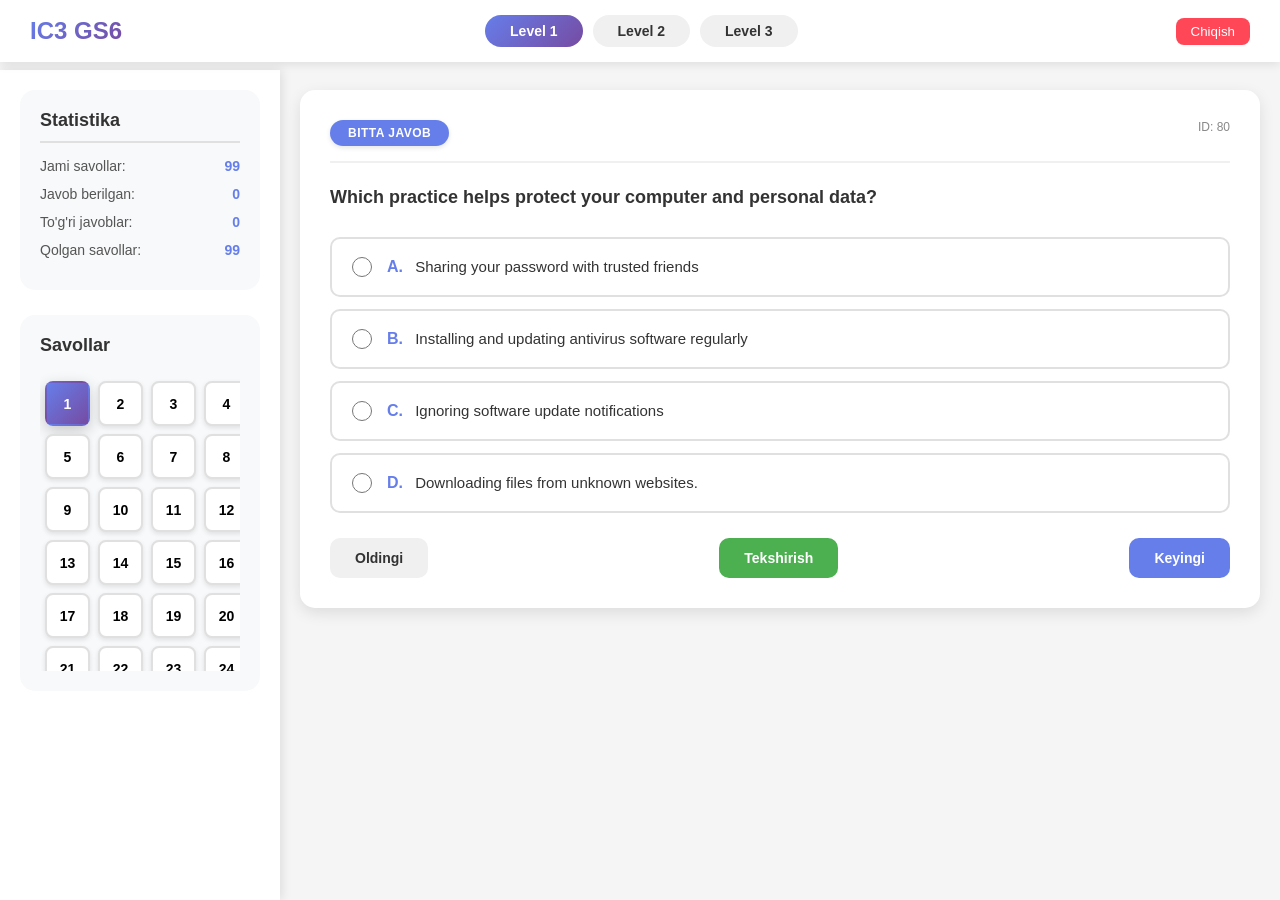
==== commit bf3bf83c: "Fds" ====
--- a/test.html
+++ b/test.html
@@ -143,54 +143,7 @@
             75% { transform: translateX(10px); }
         }
         
-        /* Ogohlantirish */
-        .security-toast {
-            position: fixed;
-            top: 20px;
-            right: 20px;
-            background: linear-gradient(135deg, #f56565 0%, #c53030 100%);
-            color: white;
-            padding: 15px 25px;
-            border-radius: 10px;
-            box-shadow: 0 10px 30px rgba(0, 0, 0, 0.3);
-            z-index: 99999;
-            display: none;
-            align-items: center;
-            gap: 15px;
-            animation: toastSlide 0.3s ease;
-        }
-        
-        .security-toast.active {
-            display: flex;
-        }
-        
-        .toast-icon {
-            font-size: 24px;
-        }
-        
-        .toast-message {
-            font-weight: 600;
-        }
-        
-        .toast-count {
-            background: rgba(255, 255, 255, 0.2);
-            padding: 5px 10px;
-            border-radius: 20px;
-            font-size: 12px;
-        }
-        
-        @keyframes toastSlide {
-            from {
-                transform: translateX(100%);
-                opacity: 0;
-            }
-            to {
-                transform: translateX(0);
-                opacity: 1;
-            }
-        }
-        
-        /* Matn tanlashni bloklash */
+        /* Matn tanlashni bloklash - faqat CSS orqali */
         body {
             -webkit-user-select: none !important;
             -moz-user-select: none !important;
@@ -204,6 +157,18 @@
             -moz-user-select: none !important;
             -ms-user-select: none !important;
             user-select: none !important;
+        }
+        
+        /* Nusxa olishni bloklash - ko'rinmas overlay */
+        .no-copy-overlay {
+            position: absolute;
+            top: 0;
+            left: 0;
+            right: 0;
+            bottom: 0;
+            background: transparent;
+            z-index: 10;
+            pointer-events: none;
         }
     </style>
 </head>
@@ -259,7 +224,10 @@
 
             <!-- O'ng panel - Savol va javoblar -->
             <div class="right-panel">
-                <div class="question-box" id="questionBox">
+                <div class="question-box" id="questionBox" style="position: relative;">
+                    <!-- Nusxa olishni bloklash overlay -->
+                    <div class="no-copy-overlay"></div>
+                    
                     <!-- Savol sarlavhasi -->
                     <div class="question-header">
                         <span class="question-badge" id="questionType"></span>
@@ -306,12 +274,12 @@
             <div class="lock-icon">🔒</div>
             <h2>Test vaqtincha bloklandi</h2>
             <p>Siz test qoidalarini buzdingiz:</p>
-            <p id="violationReason" style="color: #f56565; font-weight: 600;">screenshot, nusxalash</p>
+            <p id="violationReason" style="color: #f56565; font-weight: 600;">screenshot olindi</p>
             <div class="lock-timer" id="lockTimer">10:00</div>
             
             <!-- Bloklashni ochish kodi -->
             <div class="unlock-code">
-                <input type="text" id="unlockCode" maxlength="6" placeholder="000000" inputmode="numeric" pattern="[0-9]*">
+                <input type="text" id="unlockCode" maxlength="10" placeholder="Kodni kiriting">
                 <button class="unlock-btn" id="unlockBtn" onclick="checkUnlockCode()">Bloklashni ochish</button>
             </div>
             
@@ -319,83 +287,67 @@
         </div>
     </div>
 
-    <!-- Ogohlantirish -->
-    <div class="security-toast" id="securityToast">
-        <span class="toast-icon">⚠️</span>
-        <span class="toast-message" id="toastMessage"></span>
-        <span class="toast-count" id="toastCount"></span>
-    </div>
-
     <script src="questions.js"></script>
     <script src="test.js"></script>
     
-    <!-- Xavfsizlik tizimi -->
+    <!-- Xavfsizlik tizimi - FAQAT SCREENSHOT UCHUN -->
     <script>
         (function() {
             // ========== MAXSUS KODLAR ==========
             const UNLOCK_CODES = {
-                '363636': 'admin',      // Admin kodi
-                '999999': 'super',       // Super user kodi
-                '000000': 'test',        // Test kodi
-                'IC3GS6': 'platform',    // Platforma kodi
-                '2025': 'year'           // Yil kodi
+                '123456': true,
+                '999999': true,
+                '000000': true,
+                'IC3GS6': true,
+                '2025': true,
+                'ADMIN': true,
+                'OPEN': true,
+                'UNLOCK': true
             };
             
             // ========== O'ZGARUVCHILAR ==========
-            let violationCount = 0;
             let lockUntil = null;
-            let toastTimeout = null;
-            let lastViolationTime = 0;
             let isLocked = false;
             let unlockAttempts = 0;
+            let screenshotDetected = false;
             
             const LOCK_DURATION = 10 * 60 * 1000; // 10 daqiqa
-            const VIOLATION_LIMIT = 1; // 1 ta buzilishda bloklash
-            const MAX_UNLOCK_ATTEMPTS = 3; // Maksimum urinishlar
+            const MAX_UNLOCK_ATTEMPTS = 5; // 5 ta urinish
             
             // ========== LOCALSTORAGE DAN YUKLASH ==========
             function loadFromStorage() {
                 try {
-                    const savedLockUntil = localStorage.getItem('test_lockUntil');
+                    const savedLockUntil = localStorage.getItem('screenshot_lockUntil');
                     if (savedLockUntil) {
                         lockUntil = parseInt(savedLockUntil);
                         if (lockUntil > Date.now()) {
                             isLocked = true;
-                            showLockScreen('Bloklangan');
+                            showLockScreen('screenshot olindi');
                         } else {
-                            localStorage.removeItem('test_lockUntil');
-                            localStorage.removeItem('test_violationCount');
-                            localStorage.removeItem('test_unlockAttempts');
+                            localStorage.removeItem('screenshot_lockUntil');
+                            localStorage.removeItem('screenshot_unlockAttempts');
                             lockUntil = null;
-                            violationCount = 0;
                             unlockAttempts = 0;
                             isLocked = false;
                         }
                     }
                     
-                    const savedViolationCount = localStorage.getItem('test_violationCount');
-                    if (savedViolationCount) {
-                        violationCount = parseInt(savedViolationCount);
-                    }
-                    
-                    const savedUnlockAttempts = localStorage.getItem('test_unlockAttempts');
+                    const savedUnlockAttempts = localStorage.getItem('screenshot_unlockAttempts');
                     if (savedUnlockAttempts) {
                         unlockAttempts = parseInt(savedUnlockAttempts);
                     }
-                } catch (e) {
-                    console.error('LocalStorage error:', e);
-                }
+                } catch (e) {}
             }
             
             // ========== BLOKLASH EKRANINI KO'RSATISH ==========
-            function showLockScreen(reason = 'screenshot, nusxalash') {
+            function showLockScreen(reason = 'screenshot olindi') {
                 const lockScreen = document.getElementById('lockScreen');
                 const lockTimer = document.getElementById('lockTimer');
                 const reasonEl = document.getElementById('violationReason');
                 const unlockBtn = document.getElementById('unlockBtn');
                 const unlockInput = document.getElementById('unlockCode');
                 
-                if (!lockScreen || !lockTimer) return;
+                if (!lockScreen) return;
                 
                 reasonEl.textContent = reason;
                 lockScreen.classList.add('active');
@@ -415,12 +367,11 @@
                 lockScreen.classList.remove('active');
                 isLocked = false;
                 lockUntil = null;
-                violationCount = 0;
                 unlockAttempts = 0;
-                
-                localStorage.removeItem('test_lockUntil');
-                localStorage.removeItem('test_violationCount');
-                localStorage.removeItem('test_unlockAttempts');
+                screenshotDetected = false;
+                
+                localStorage.removeItem('screenshot_lockUntil');
+                localStorage.removeItem('screenshot_unlockAttempts');
             }
             
             // ========== TAYMERNI YANGILASH ==========
@@ -432,6 +383,7 @@
                     if (!lockUntil || lockUntil <= Date.now()) {
                         clearInterval(interval);
                         hideLockScreen();
+                        location.reload();
                         return;
                     }
                     
@@ -448,34 +400,19 @@
                 const lockMessage = document.getElementById('lockMessage');
                 const unlockBtn = document.getElementById('unlockBtn');
                 
-                const code = codeInput.value.trim();
-                
-                // Urinishlar sonini tekshirish
+                const code = codeInput.value.trim().toUpperCase();
+                
                 if (unlockAttempts >= MAX_UNLOCK_ATTEMPTS) {
                     lockMessage.textContent = '❌ Juda ko\'p urindingiz! 30 daqiqa kuting.';
                     lockMessage.style.color = '#f56565';
                     unlockBtn.disabled = true;
                     
-                    // 30 daqiqaga uzaytirish
                     lockUntil = Date.now() + (30 * 60 * 1000);
-                    localStorage.setItem('test_lockUntil', lockUntil);
+                    localStorage.setItem('screenshot_lockUntil', lockUntil);
                     return;
                 }
                 
-                // Kodni tekshirish
-                let isValid = false;
-                
-                // To'g'ridan-to'g'ri kodlar
-                if (UNLOCK_CODES[code]) {
-                    isValid = true;
-                }
-                
-                // Maxsus kodlar
-                if (code === 'IC3GS6' || code === '2025' || code === 'ADMIN' || code === 'OPEN') {
-                    isValid = true;
-                }
-                
-                if (isValid) {
+                if (UNLOCK_CODES[code] || code === 'IC3GS6' || code === '2025') {
                     lockMessage.textContent = '✅ Kod to\'g\'ri! Bloklash ochildi.';
                     lockMessage.style.color = '#4caf50';
                     
@@ -484,7 +421,7 @@
                     }, 1000);
                 } else {
                     unlockAttempts++;
-                    localStorage.setItem('test_unlockAttempts', unlockAttempts);
+                    localStorage.setItem('screenshot_unlockAttempts', unlockAttempts);
                     
                     codeInput.classList.add('error');
                     lockMessage.textContent = `❌ Noto'g'ri kod! Qolgan urinishlar: ${MAX_UNLOCK_ATTEMPTS - unlockAttempts}`;
@@ -496,168 +433,86 @@
                 }
             };
             
-            // ========== QOIDABUZARLIKNI QAYD ETISH ==========
-            function recordViolation(type) {
-                if (isLocked || (lockUntil && lockUntil > Date.now())) {
-                    return;
-                }
-                
-                const now = Date.now();
-                
-                if (now - lastViolationTime < 2000) {
-                    return;
-                }
-                
-                lastViolationTime = now;
-                violationCount++;
-                
-                try {
-                    localStorage.setItem('test_violationCount', violationCount);
-                } catch (e) {}
-                
-                showToast(type, violationCount);
-                
-                if (violationCount >= VIOLATION_LIMIT) {
-                    lockUntil = now + LOCK_DURATION;
-                    isLocked = true;
-                    unlockAttempts = 0;
-                    
-                    try {
-                        localStorage.setItem('test_lockUntil', lockUntil);
-                        localStorage.removeItem('test_unlockAttempts');
-                    } catch (e) {}
-                    
-                    let reason = '';
-                    switch(type) {
-                        case 'screenshot': reason = 'screenshot olish'; break;
-                        case 'copy': reason = 'matn nusxalash'; break;
-                        case 'print': reason = 'chop etish'; break;
-                        case 'contextmenu': reason = 'o\'ng tugma'; break;
-                        case 'devtools': reason = 'developer tools'; break;
-                        default: reason = 'qoidalarni buzish';
-                    }
-                    
-                    showLockScreen(reason);
-                }
-            }
-            
-            // ========== OGAHLANTIRISH KO'RSATISH ==========
-            function showToast(type, count) {
-                const toast = document.getElementById('securityToast');
-                const messageEl = document.getElementById('toastMessage');
-                const countEl = document.getElementById('toastCount');
-                
-                if (!toast || !messageEl || !countEl) return;
-                
-                let message = '';
-                switch(type) {
-                    case 'screenshot': message = 'Screenshot olish taqiqlangan!'; break;
-                    case 'copy': message = 'Matn nusxalash taqiqlangan!'; break;
-                    case 'print': message = 'Chop etish taqiqlangan!'; break;
-                    case 'contextmenu': message = 'O\'ng tugma taqiqlangan!'; break;
-                    case 'devtools': message = 'Developer Tools taqiqlangan!'; break;
-                    default: message = 'Test qoidalari buzildi!';
-                }
-                
-                messageEl.textContent = message;
-                countEl.textContent = `${count}/${VIOLATION_LIMIT}`;
-                toast.classList.add('active');
-                
-                if (toastTimeout) clearTimeout(toastTimeout);
-                toastTimeout = setTimeout(() => {
-                    toast.classList.remove('active');
-                }, 3000);
-            }
-            
-            // ========== HODISALARNI BLOKLASH ==========
-            function blockEvents() {
-                document.addEventListener('contextmenu', (e) => {
-                    if (isLocked) return;
-                    e.preventDefault();
-                    e.stopPropagation();
-                    recordViolation('contextmenu');
-                    return false;
-                }, true);
-                
-                document.addEventListener('copy', (e) => {
-                    if (isLocked) return;
-                    e.preventDefault();
-                    e.stopPropagation();
-                    recordViolation('copy');
-                    return false;
-                }, true);
-                
-                document.addEventListener('cut', (e) => {
-                    if (isLocked) return;
-                    e.preventDefault();
-                    e.stopPropagation();
-                    recordViolation('copy');
-                    return false;
-                }, true);
-                
-                document.addEventListener('paste', (e) => {
-                    if (isLocked) return;
-                    e.preventDefault();
-                    e.stopPropagation();
-                    recordViolation('copy');
-                    return false;
-                }, true);
-                
+            // ========== SCREENSHOTNI ANIQLASH ==========
+            function detectScreenshot() {
+                let blurTime = 0;
+                let tabSwitchTime = 0;
+                
+                // Oyna focusdan chiqqanda
+                window.addEventListener('blur', () => {
+                    if (isLocked) return;
+                    blurTime = Date.now();
+                });
+                
+                // Oyna focusga qaytganda
+                window.addEventListener('focus', () => {
+                    if (isLocked) return;
+                    
+                    // Agar 100ms dan 3 sekundgacha focusda bo'lmasa (screenshot uchun)
+                    if (blurTime > 0 && Date.now() - blurTime > 100 && Date.now() - blurTime < 5000) {
+                        lockPlatform('screenshot olindi');
+                    }
+                    blurTime = 0;
+                });
+                
+                // Boshqa tabga o'tish
+                document.addEventListener('visibilitychange', () => {
+                    if (isLocked) return;
+                    
+                    if (document.hidden) {
+                        tabSwitchTime = Date.now();
+                    } else {
+                        if (tabSwitchTime > 0 && Date.now() - tabSwitchTime > 100 && Date.now() - tabSwitchTime < 5000) {
+                            lockPlatform('screenshot olindi');
+                        }
+                        tabSwitchTime = 0;
+                    }
+                });
+                
+                // PrtSc tugmasi
                 document.addEventListener('keydown', (e) => {
                     if (isLocked) return;
                     
-                    const key = e.key;
-                    const ctrl = e.ctrlKey;
-                    const shift = e.shiftKey;
-                    
-                    if (key === 'PrintScreen') {
+                    if (e.key === 'PrintScreen') {
                         e.preventDefault();
                         e.stopPropagation();
-                        recordViolation('screenshot');
+                        lockPlatform('screenshot olindi (PrtSc)');
                         return false;
                     }
-                    
-                    if (ctrl && key.toLowerCase() === 'p') {
+                });
+                
+                window.addEventListener('keyup', (e) => {
+                    if (isLocked) return;
+                    if (e.key === 'PrintScreen') {
+                        lockPlatform('screenshot olindi (PrtSc)');
+                    }
+                });
+                
+                // Alt + PrtSc
+                document.addEventListener('keydown', (e) => {
+                    if (isLocked) return;
+                    
+                    if (e.altKey && e.key === 'PrintScreen') {
                         e.preventDefault();
                         e.stopPropagation();
-                        recordViolation('print');
+                        lockPlatform('screenshot olindi (Alt+PrtSc)');
                         return false;
                     }
-                    
-                    if (ctrl && (key.toLowerCase() === 'c' || key.toLowerCase() === 'x')) {
+                });
+                
+                // Windows + Shift + S (Snipping Tool)
+                document.addEventListener('keydown', (e) => {
+                    if (isLocked) return;
+                    
+                    if (e.metaKey && e.shiftKey && e.key.toLowerCase() === 's') {
                         e.preventDefault();
                         e.stopPropagation();
-                        recordViolation('copy');
+                        lockPlatform('screenshot olindi (Win+Shift+S)');
                         return false;
                     }
-                    
-                    if (ctrl && key.toLowerCase() === 'v') {
-                        e.preventDefault();
-                        e.stopPropagation();
-                        recordViolation('copy');
-                        return false;
-                    }
-                    
-                    if (key === 'F12' || 
-                        (ctrl && shift && key.toLowerCase() === 'i') ||
-                        (ctrl && key.toLowerCase() === 'u')) {
-                        e.preventDefault();
-                        e.stopPropagation();
-                        recordViolation('devtools');
-                        return false;
-                    }
-                }, true);
-                
-                window.addEventListener('keyup', (e) => {
-                    if (isLocked) return;
-                    if (e.key === 'PrintScreen') {
-                        recordViolation('screenshot');
-                    }
                 });
-            }
-            
-            // ========== DEVTOOLS NI ANIQLASH ==========
-            function detectDevTools() {
+                
+                // Developer Tools ni aniqlash (ba'zi screenshot toolslari DevTools ochadi)
                 setInterval(() => {
                     if (isLocked) return;
                     
@@ -666,41 +521,29 @@
                     const end = performance.now();
                     
                     if (end - start > 100) {
-                        recordViolation('devtools');
-                    }
-                }, 2000);
-            }
-            
-            // ========== OYNA FOCUSDAN CHIQISHNI ANIQLASH ==========
-            function detectBlur() {
-                let blurTime = 0;
-                
-                window.addEventListener('blur', () => {
-                    if (isLocked) return;
-                    blurTime = Date.now();
-                });
-                
-                window.addEventListener('focus', () => {
-                    if (isLocked) return;
-                    
-                    if (blurTime > 0 && Date.now() - blurTime > 100 && Date.now() - blurTime < 5000) {
-                        recordViolation('screenshot');
-                    }
-                    blurTime = 0;
-                });
-            }
-            
-            document.addEventListener('visibilitychange', () => {
+                        // DevTools ochilgan, screenshot bo'lishi mumkin
+                        lockPlatform('screenshot olindi (DevTools)');
+                    }
+                }, 3000);
+            }
+            
+            // ========== PLATFORMANI BLOKLASH ==========
+            function lockPlatform(reason) {
                 if (isLocked) return;
-                
-                if (document.hidden) {
-                    setTimeout(() => {
-                        if (document.hidden) {
-                            recordViolation('screenshot');
-                        }
-                    }, 500);
-                }
-            });
+                if (screenshotDetected) return;
+                
+                screenshotDetected = true;
+                lockUntil = Date.now() + LOCK_DURATION;
+                isLocked = true;
+                unlockAttempts = 0;
+                
+                try {
+                    localStorage.setItem('screenshot_lockUntil', lockUntil);
+                    localStorage.removeItem('screenshot_unlockAttempts');
+                } catch (e) {}
+                
+                showLockScreen(reason);
+            }
             
             // ========== ORIGINAL FUNKSIYALARNI O'RASH ==========
             function wrapFunctions() {
@@ -739,15 +582,20 @@
                 }
             }
             
+            // ========== NUSXA OLISHNI BLOKLASH (CSS ORQALI) ==========
+            function disableCopy() {
+                // CSS bilan bloklash yetarli, JS bilan hech narsa qilmaymiz
+                // Faqat screenshotni aniqlaymiz
+            }
+            
             // ========== ISHGA TUSHIRISH ==========
             function init() {
                 loadFromStorage();
-                blockEvents();
-                detectDevTools();
-                detectBlur();
                 
                 if (isLocked) {
                     showLockScreen();
+                } else {
+                    detectScreenshot();
                 }
                 
                 setTimeout(wrapFunctions, 1000);
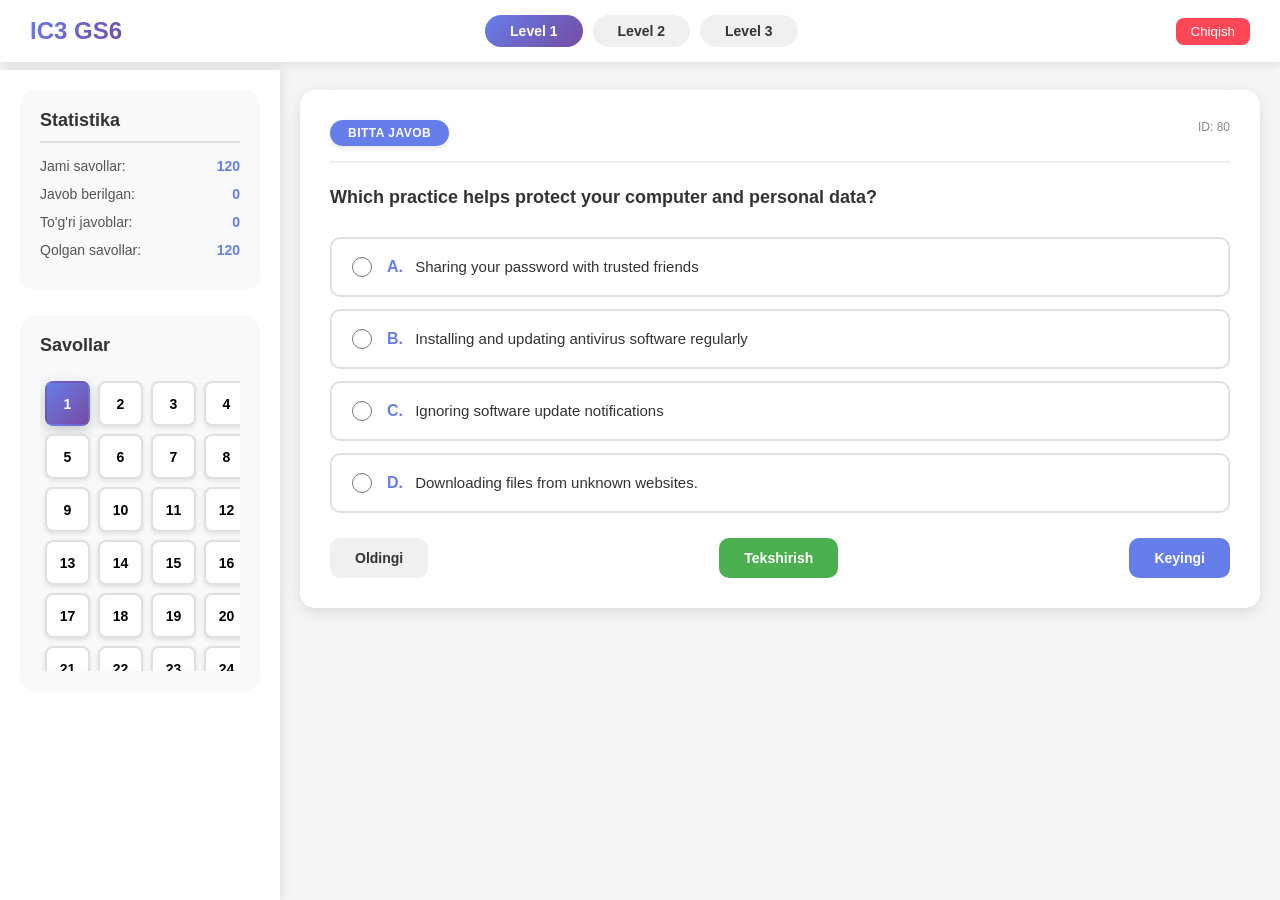
==== commit 9bddedee: "120" ====
--- a/test.html
+++ b/test.html
@@ -143,7 +143,7 @@
             75% { transform: translateX(10px); }
         }
         
-        /* Matn tanlashni bloklash - faqat CSS orqali */
+        /* Matn tanlashni bloklash */
         body {
             -webkit-user-select: none !important;
             -moz-user-select: none !important;
@@ -159,7 +159,7 @@
             user-select: none !important;
         }
         
-        /* Nusxa olishni bloklash - ko'rinmas overlay */
+        /* Nusxa olishni bloklash overlay */
         .no-copy-overlay {
             position: absolute;
             top: 0;
@@ -322,7 +322,7 @@
                         lockUntil = parseInt(savedLockUntil);
                         if (lockUntil > Date.now()) {
                             isLocked = true;
-                            showLockScreen('screenshot olindi');
+                            showLockScreen('screenshot olindi', false);
                         } else {
                             localStorage.removeItem('screenshot_lockUntil');
                             localStorage.removeItem('screenshot_unlockAttempts');
@@ -340,7 +340,7 @@
             }
             
             // ========== BLOKLASH EKRANINI KO'RSATISH ==========
-            function showLockScreen(reason = 'screenshot olindi') {
+            function showLockScreen(reason = 'screenshot olindi', playAnimation = true) {
                 const lockScreen = document.getElementById('lockScreen');
                 const lockTimer = document.getElementById('lockTimer');
                 const reasonEl = document.getElementById('violationReason');
@@ -372,6 +372,9 @@
                 
                 localStorage.removeItem('screenshot_lockUntil');
                 localStorage.removeItem('screenshot_unlockAttempts');
+                
+                // TEST BOSHIQA QAYTMAYDI - HOLAT SAQLANADI
+                console.log('Bloklash ochildi, test davom etadi');
             }
             
             // ========== TAYMERNI YANGILASH ==========
@@ -383,7 +386,6 @@
                     if (!lockUntil || lockUntil <= Date.now()) {
                         clearInterval(interval);
                         hideLockScreen();
-                        location.reload();
                         return;
                     }
                     
@@ -412,10 +414,23 @@
                     return;
                 }
                 
-                if (UNLOCK_CODES[code] || code === 'IC3GS6' || code === '2025') {
+                // Kodni tekshirish
+                let isValid = false;
+                
+                if (UNLOCK_CODES[code]) {
+                    isValid = true;
+                }
+                
+                // Qo'shimcha kodlar
+                if (code === 'IC3GS6' || code === '2025' || code === 'ADMIN' || code === 'OPEN' || code === 'UNLOCK') {
+                    isValid = true;
+                }
+                
+                if (isValid) {
                     lockMessage.textContent = '✅ Kod to\'g\'ri! Bloklash ochildi.';
                     lockMessage.style.color = '#4caf50';
                     
+                    // Bloklashni ochish - TEST BOSHIQA QAYTMAYDI
                     setTimeout(() => {
                         hideLockScreen();
                     }, 1000);
@@ -511,20 +526,6 @@
                         return false;
                     }
                 });
-                
-                // Developer Tools ni aniqlash (ba'zi screenshot toolslari DevTools ochadi)
-                setInterval(() => {
-                    if (isLocked) return;
-                    
-                    const start = performance.now();
-                    debugger;
-                    const end = performance.now();
-                    
-                    if (end - start > 100) {
-                        // DevTools ochilgan, screenshot bo'lishi mumkin
-                        lockPlatform('screenshot olindi (DevTools)');
-                    }
-                }, 3000);
             }
             
             // ========== PLATFORMANI BLOKLASH ==========
@@ -554,7 +555,7 @@
                 if (originalCheck) {
                     window.checkAnswer = function() {
                         if (isLocked) {
-                            showLockScreen();
+                            showLockScreen('test bloklangan', false);
                             return;
                         }
                         return originalCheck();
@@ -564,7 +565,7 @@
                 if (originalChange) {
                     window.changeQuestion = function(d) {
                         if (isLocked) {
-                            showLockScreen();
+                            showLockScreen('test bloklangan', false);
                             return;
                         }
                         return originalChange(d);
@@ -574,7 +575,7 @@
                 if (originalGoTo) {
                     window.goToQuestion = function(i) {
                         if (isLocked) {
-                            showLockScreen();
+                            showLockScreen('test bloklangan', false);
                             return;
                         }
                         return originalGoTo(i);
@@ -582,18 +583,12 @@
                 }
             }
             
-            // ========== NUSXA OLISHNI BLOKLASH (CSS ORQALI) ==========
-            function disableCopy() {
-                // CSS bilan bloklash yetarli, JS bilan hech narsa qilmaymiz
-                // Faqat screenshotni aniqlaymiz
-            }
-            
             // ========== ISHGA TUSHIRISH ==========
             function init() {
                 loadFromStorage();
                 
                 if (isLocked) {
-                    showLockScreen();
+                    showLockScreen('test bloklangan', false);
                 } else {
                     detectScreenshot();
                 }
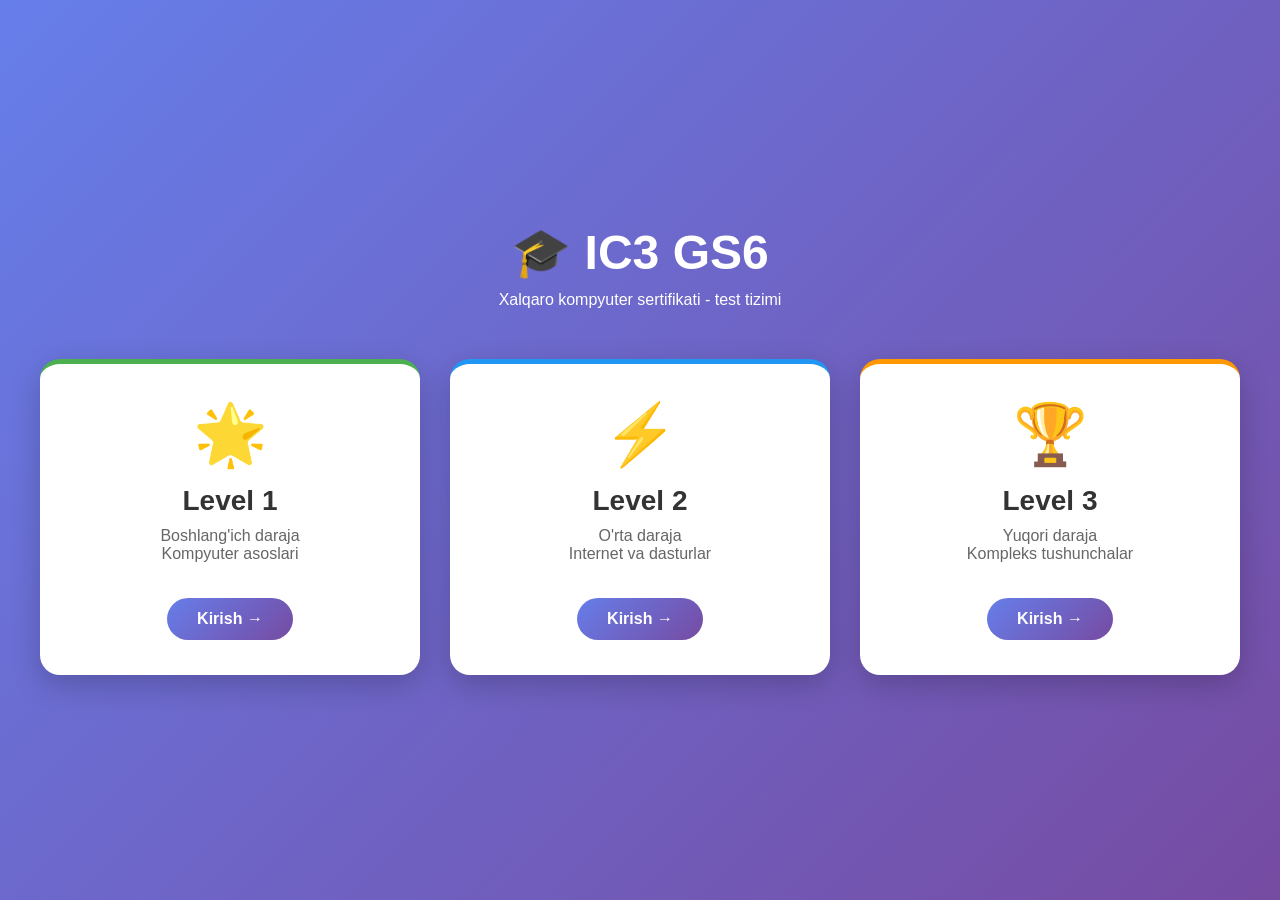
==== commit d38b6daf: "iri" ====
--- a/test.html
+++ b/test.html
@@ -2,606 +2,574 @@
 <html lang="uz">
 <head>
     <meta charset="UTF-8">
-    <meta name="viewport" content="width=device-width, initial-scale=1.0">
-    <title>IC3 GS6 - Test</title>
-    <link rel="stylesheet" href="styles.css">
-    <link rel="stylesheet" href="test.css">
+    <meta name="viewport" content="width=device-width, initial-scale=1.0, user-scalable=no">
+    <title>IC3 GS6 - Interaktiv Test Tizimi</title>
     <style>
-        /* Bloklash ekrani */
-        .lock-screen {
+        * {
+            margin: 0;
+            padding: 0;
+            box-sizing: border-box;
+        }
+
+        body {
+            font-family: 'Segoe UI', Tahoma, Geneva, Verdana, sans-serif;
+            background: linear-gradient(135deg, #667eea 0%, #764ba2 100%);
+            min-height: 100vh;
+            -webkit-user-select: none;
+            user-select: none;
+        }
+
+        /* Level tanlash sahifasi */
+        .level-selection {
+            min-height: 100vh;
+            display: flex;
+            align-items: center;
+            justify-content: center;
+            padding: 40px 20px;
+        }
+
+        .selection-container {
+            max-width: 1200px;
+            width: 100%;
+        }
+
+        .selection-header {
+            text-align: center;
+            color: white;
+            margin-bottom: 50px;
+        }
+
+        .selection-header h1 {
+            font-size: 48px;
+            margin-bottom: 10px;
+        }
+
+        .levels-container {
+            display: grid;
+            grid-template-columns: repeat(auto-fit, minmax(320px, 1fr));
+            gap: 30px;
+        }
+
+        .level-card {
+            background: white;
+            border-radius: 20px;
+            padding: 35px 25px;
+            text-align: center;
+            transition: all 0.3s ease;
+            box-shadow: 0 10px 30px rgba(0,0,0,0.2);
+            cursor: pointer;
+        }
+
+        .level-card:hover {
+            transform: translateY(-10px);
+        }
+
+        .level-card.level1 { border-top: 5px solid #4caf50; }
+        .level-card.level2 { border-top: 5px solid #2196f3; }
+        .level-card.level3 { border-top: 5px solid #ff9800; }
+
+        .level-icon { font-size: 60px; margin-bottom: 15px; }
+        .level-card h2 { font-size: 28px; margin-bottom: 10px; color: #333; }
+        .level-desc { color: #666; margin-bottom: 20px; }
+
+        .level-enter-btn {
+            background: linear-gradient(135deg, #667eea 0%, #764ba2 100%);
+            color: white;
+            border: none;
+            padding: 12px 30px;
+            border-radius: 30px;
+            font-size: 16px;
+            font-weight: bold;
+            cursor: pointer;
+            margin-top: 15px;
+        }
+
+        /* Login modal */
+        .login-modal {
+            display: none;
             position: fixed;
             top: 0;
             left: 0;
             width: 100%;
             height: 100%;
-            background: linear-gradient(135deg, rgba(102, 126, 234, 0.95) 0%, rgba(118, 75, 162, 0.95) 100%);
-            z-index: 999999;
+            background: rgba(0,0,0,0.6);
+            z-index: 10000;
+            align-items: center;
+            justify-content: center;
+        }
+
+        .login-modal.active { display: flex; }
+
+        .login-modal-content {
+            background: white;
+            border-radius: 20px;
+            max-width: 400px;
+            width: 90%;
+            overflow: hidden;
+        }
+
+        .login-modal-header {
+            background: linear-gradient(135deg, #667eea 0%, #764ba2 100%);
+            color: white;
+            padding: 20px;
+            display: flex;
+            justify-content: space-between;
+            align-items: center;
+        }
+
+        .login-modal-body { padding: 25px; }
+
+        .input-group {
+            margin-bottom: 20px;
+        }
+
+        .input-group label {
+            display: block;
+            margin-bottom: 8px;
+            color: #555;
+        }
+
+        .input-group input {
+            width: 100%;
+            padding: 12px;
+            border: 2px solid #e0e0e0;
+            border-radius: 10px;
+            font-size: 16px;
+        }
+
+        .login-submit-btn {
+            width: 100%;
+            padding: 12px;
+            background: linear-gradient(135deg, #667eea 0%, #764ba2 100%);
+            color: white;
+            border: none;
+            border-radius: 10px;
+            font-size: 16px;
+            font-weight: bold;
+            cursor: pointer;
+        }
+
+        .login-error {
+            background: #ffebee;
+            color: #f44336;
+            padding: 10px;
+            border-radius: 8px;
+            margin-top: 15px;
+            font-size: 14px;
             display: none;
+        }
+
+        /* Test wrapper */
+        .test-wrapper {
+            max-width: 1400px;
+            margin: 0 auto;
+            padding: 20px;
+            display: none;
+        }
+
+        .header {
+            background: white;
+            border-radius: 15px;
+            padding: 15px 25px;
+            display: flex;
+            justify-content: space-between;
+            align-items: center;
+            margin-bottom: 20px;
+        }
+
+        .header-left h1 { color: #667eea; font-size: 24px; }
+
+        .level-badge {
+            padding: 5px 15px;
+            border-radius: 20px;
+            font-size: 13px;
+            font-weight: bold;
+            margin-left: 15px;
+        }
+        .level-badge.level1 { background: #e8f5e9; color: #4caf50; }
+        .level-badge.level2 { background: #e3f2fd; color: #2196f3; }
+        .level-badge.level3 { background: #fff3e0; color: #ff9800; }
+
+        .logout-btn {
+            background: #f44336;
+            color: white;
+            border: none;
+            padding: 8px 20px;
+            border-radius: 8px;
+            cursor: pointer;
+        }
+
+        .main-content {
+            display: grid;
+            grid-template-columns: 300px 1fr;
+            gap: 20px;
+        }
+
+        .left-panel {
+            background: white;
+            border-radius: 15px;
+            padding: 20px;
+        }
+
+        .stats-panel {
+            margin-bottom: 25px;
+            padding-bottom: 20px;
+            border-bottom: 2px solid #f0f0f0;
+        }
+
+        .stats-item {
+            display: flex;
+            justify-content: space-between;
+            padding: 8px 0;
+            color: #666;
+        }
+
+        .progress-bar {
+            margin-top: 15px;
+            height: 8px;
+            background: #f0f0f0;
+            border-radius: 10px;
+            overflow: hidden;
+        }
+
+        .progress-fill {
+            height: 100%;
+            background: linear-gradient(135deg, #667eea 0%, #764ba2 100%);
+            transition: width 0.3s;
+        }
+
+        .question-grid {
+            display: grid;
+            grid-template-columns: repeat(5, 1fr);
+            gap: 10px;
+            margin-top: 15px;
+        }
+
+        .question-number {
+            aspect-ratio: 1;
+            display: flex;
             align-items: center;
             justify-content: center;
-            backdrop-filter: blur(5px);
-        }
-        
-        .lock-screen.active {
-            display: flex;
-        }
-        
-        .lock-content {
+            background: #f5f5f5;
+            border-radius: 10px;
+            cursor: pointer;
+            font-weight: bold;
+        }
+
+        .question-number.active {
+            background: linear-gradient(135deg, #667eea 0%, #764ba2 100%);
+            color: white;
+        }
+
+        .question-number.answered { background: #fff3e0; color: #ff9800; }
+        .question-number.correct { background: #c8e6c9; color: #4caf50; }
+        .question-number.wrong { background: #ffcdd2; color: #f44336; }
+
+        .right-panel {
             background: white;
-            padding: 40px;
+            border-radius: 15px;
+            padding: 25px;
+        }
+
+        .question-header {
+            display: flex;
+            justify-content: space-between;
+            margin-bottom: 20px;
+            padding-bottom: 15px;
+            border-bottom: 2px solid #f0f0f0;
+        }
+
+        .question-badge {
+            background: linear-gradient(135deg, #667eea 0%, #764ba2 100%);
+            color: white;
+            padding: 5px 15px;
             border-radius: 20px;
+            font-size: 12px;
+        }
+
+        .question-text {
+            font-size: 18px;
+            color: #333;
+            margin-bottom: 25px;
+            line-height: 1.6;
+        }
+
+        .options-container {
+            display: flex;
+            flex-direction: column;
+            gap: 12px;
+            margin-bottom: 25px;
+        }
+
+        .option-item {
+            display: flex;
+            align-items: center;
+            gap: 12px;
+            padding: 12px 15px;
+            background: #f8f9fa;
+            border-radius: 10px;
+            cursor: pointer;
+        }
+
+        .option-item.selected {
+            background: #e3f2fd;
+            border-left: 4px solid #2196f3;
+        }
+
+        .truefalse-container {
+            display: flex;
+            flex-direction: column;
+            gap: 15px;
+            margin-bottom: 25px;
+        }
+
+        .truefalse-row {
+            display: flex;
+            justify-content: space-between;
+            align-items: center;
+            padding: 12px;
+            background: #f8f9fa;
+            border-radius: 10px;
+        }
+
+        .truefalse-buttons { display: flex; gap: 10px; }
+
+        .true-btn, .false-btn {
+            padding: 8px 20px;
+            border: none;
+            border-radius: 8px;
+            cursor: pointer;
+        }
+
+        .true-btn { background: #c8e6c9; color: #4caf50; }
+        .true-btn.selected { background: #4caf50; color: white; }
+        .false-btn { background: #ffcdd2; color: #f44336; }
+        .false-btn.selected { background: #f44336; color: white; }
+
+        .matching-container {
+            display: grid;
+            grid-template-columns: 1fr 1fr;
+            gap: 20px;
+            margin-bottom: 25px;
+        }
+
+        .matching-item, .matching-target {
+            padding: 10px;
+            background: #f8f9fa;
+            border-radius: 8px;
+            margin-bottom: 8px;
+            cursor: pointer;
+        }
+
+        .matching-target { background: #fff3e0; min-height: 45px; }
+
+        .ranking-container {
+            display: flex;
+            flex-direction: column;
+            gap: 10px;
+            margin-bottom: 25px;
+        }
+
+        .ranking-item {
+            display: flex;
+            align-items: center;
+            gap: 10px;
+            padding: 10px;
+            background: #f8f9fa;
+            border-radius: 8px;
+            cursor: move;
+        }
+
+        .ranking-number {
+            width: 30px;
+            height: 30px;
+            background: #667eea;
+            color: white;
+            border-radius: 50%;
+            display: flex;
+            align-items: center;
+            justify-content: center;
+        }
+
+        .nav-buttons {
+            display: flex;
+            gap: 15px;
+            margin-top: 25px;
+        }
+
+        .prev-btn, .next-btn, .check-btn {
+            flex: 1;
+            padding: 12px;
+            border: none;
+            border-radius: 10px;
+            cursor: pointer;
+            font-weight: bold;
+        }
+
+        .prev-btn { background: #e0e0e0; color: #666; }
+        .next-btn { background: #667eea; color: white; }
+        .check-btn { background: #4caf50; color: white; }
+
+        .result-message {
+            margin-top: 20px;
+            padding: 12px;
+            border-radius: 10px;
             text-align: center;
-            max-width: 450px;
-            box-shadow: 0 20px 60px rgba(0, 0, 0, 0.3);
-            animation: lockPulse 0.5s ease;
-        }
-        
-        .lock-icon {
-            font-size: 80px;
-            margin-bottom: 20px;
-            animation: lockShake 0.5s ease;
-        }
-        
-        .lock-content h2 {
-            font-size: 28px;
-            color: #333;
-            margin-bottom: 15px;
-        }
-        
-        .lock-content p {
-            font-size: 16px;
-            color: #666;
-            margin-bottom: 10px;
-            line-height: 1.6;
-        }
-        
-        .lock-timer {
-            font-size: 48px;
             font-weight: bold;
-            background: linear-gradient(135deg, #667eea 0%, #764ba2 100%);
-            -webkit-background-clip: text;
-            -webkit-text-fill-color: transparent;
-            margin: 20px 0;
-            font-family: monospace;
-        }
-        
-        .unlock-code {
-            margin: 25px 0;
-        }
-        
-        .unlock-code input {
-            width: 100%;
-            padding: 15px;
-            font-size: 24px;
-            text-align: center;
-            letter-spacing: 8px;
-            border: 2px solid #e0e0e0;
-            border-radius: 10px;
-            font-family: monospace;
-            outline: none;
-            transition: all 0.3s;
-        }
-        
-        .unlock-code input:focus {
-            border-color: #667eea;
-            box-shadow: 0 0 0 4px rgba(102, 126, 234, 0.1);
-        }
-        
-        .unlock-code input.error {
-            border-color: #ff4757;
-            animation: shake 0.3s ease;
-        }
-        
-        .unlock-btn {
-            width: 100%;
-            padding: 15px;
-            background: linear-gradient(135deg, #667eea 0%, #764ba2 100%);
-            color: white;
-            border: none;
-            border-radius: 10px;
-            font-size: 16px;
-            font-weight: 600;
-            cursor: pointer;
-            transition: all 0.3s;
-            margin-top: 15px;
-        }
-        
-        .unlock-btn:hover {
-            transform: translateY(-2px);
-            box-shadow: 0 10px 20px rgba(102, 126, 234, 0.3);
-        }
-        
-        .unlock-btn:disabled {
-            opacity: 0.5;
-            cursor: not-allowed;
-            transform: none;
-        }
-        
-        .lock-message {
-            background: #fff3cd;
-            color: #856404;
-            padding: 10px;
-            border-radius: 10px;
-            font-size: 14px;
-            margin-top: 20px;
-        }
-        
-        @keyframes lockPulse {
-            0% { transform: scale(0.8); opacity: 0; }
-            100% { transform: scale(1); opacity: 1; }
-        }
-        
-        @keyframes lockShake {
-            0%, 100% { transform: rotate(0deg); }
-            25% { transform: rotate(-10deg); }
-            75% { transform: rotate(10deg); }
-        }
-        
-        @keyframes shake {
-            0%, 100% { transform: translateX(0); }
-            25% { transform: translateX(-10px); }
-            75% { transform: translateX(10px); }
-        }
-        
-        /* Matn tanlashni bloklash */
-        body {
-            -webkit-user-select: none !important;
-            -moz-user-select: none !important;
-            -ms-user-select: none !important;
-            user-select: none !important;
-        }
-        
-        .question-box, .options-container, .truefalse-container,
-        .matching-container, .ranking-container {
-            -webkit-user-select: none !important;
-            -moz-user-select: none !important;
-            -ms-user-select: none !important;
-            user-select: none !important;
-        }
-        
-        /* Nusxa olishni bloklash overlay */
-        .no-copy-overlay {
-            position: absolute;
+        }
+
+        .result-message.correct { background: #c8e6c9; color: #4caf50; }
+        .result-message.wrong { background: #ffcdd2; color: #f44336; }
+
+        .modal {
+            display: none;
+            position: fixed;
             top: 0;
             left: 0;
-            right: 0;
-            bottom: 0;
-            background: transparent;
-            z-index: 10;
-            pointer-events: none;
+            width: 100%;
+            height: 100%;
+            background: rgba(0,0,0,0.5);
+            justify-content: center;
+            align-items: center;
+            z-index: 1000;
+        }
+
+        .modal.active { display: flex; }
+
+        .modal-content {
+            background: white;
+            border-radius: 20px;
+            padding: 40px;
+            max-width: 500px;
+            width: 90%;
+            text-align: center;
+        }
+
+        .results-summary { margin: 25px 0; }
+        .results-summary p { padding: 8px 0; font-size: 18px; }
+
+        @media (max-width: 768px) {
+            .main-content { grid-template-columns: 1fr; }
+            .levels-container { grid-template-columns: 1fr; }
         }
     </style>
 </head>
 <body>
-    <div class="test-wrapper">
-        <!-- Header qismi -->
+    <!-- Level tanlash sahifasi -->
+    <div class="level-selection" id="levelSelection">
+        <div class="selection-container">
+            <div class="selection-header">
+                <h1>🎓 IC3 GS6</h1>
+                <p>Xalqaro kompyuter sertifikati - test tizimi</p>
+            </div>
+            <div class="levels-container">
+                <div class="level-card level1" onclick="showLoginModal('level1')">
+                    <div class="level-icon">🌟</div>
+                    <h2>Level 1</h2>
+                    <p class="level-desc">Boshlang'ich daraja<br>Kompyuter asoslari</p>
+                    <button class="level-enter-btn">Kirish →</button>
+                </div>
+                <div class="level-card level2" onclick="showLoginModal('level2')">
+                    <div class="level-icon">⚡</div>
+                    <h2>Level 2</h2>
+                    <p class="level-desc">O'rta daraja<br>Internet va dasturlar</p>
+                    <button class="level-enter-btn">Kirish →</button>
+                </div>
+                <div class="level-card level3" onclick="showLoginModal('level3')">
+                    <div class="level-icon">🏆</div>
+                    <h2>Level 3</h2>
+                    <p class="level-desc">Yuqori daraja<br>Kompleks tushunchalar</p>
+                    <button class="level-enter-btn">Kirish →</button>
+                </div>
+            </div>
+        </div>
+    </div>
+
+    
+<div class="login-modal" id="loginModal">
+    <div class="login-modal-content">
+        <div class="login-modal-header">
+            <h2>🔐 Levelga kirish</h2>
+            <button style="background:none; border:none; color:white; font-size:24px; cursor:pointer;">&times;</button>
+        </div>
+        <div class="login-modal-body">
+            <div id="modalLevelInfo" class="level-info-display"></div>
+            <div class="input-group">
+                <label>👤 Login</label>
+                <input type="text" id="loginInput" placeholder="Loginni kiriting">
+            </div>
+            <div class="input-group">
+                <label>🔑 Parol</label>
+                <input type="password" id="passwordInput" placeholder="Parolni kiriting">
+            </div>
+            <button class="login-submit-btn" onclick="authenticate()">Kirish</button>
+            <div class="login-error" id="loginError"></div>
+        </div>
+    </div>
+</div>
+    <!-- Test sahifasi -->
+    <div class="test-wrapper" id="testWrapper">
         <div class="header">
             <div class="header-left">
-                <h1>IC3 GS6</h1>
+                <h1>📚 IC3 GS6</h1>
+                <span id="levelBadge" class="level-badge"></span>
             </div>
             <div class="header-center">
-                <button class="level-btn active" data-level="level1">Level 1</button>
-                <button class="level-btn" data-level="level2">Level 2</button>
-                <button class="level-btn" data-level="level3">Level 3</button>
+                <span id="userDisplay"></span>
             </div>
             <div class="header-right">
-                <span id="userDisplay"></span>
-                <button onclick="logout()" class="logout-btn">Chiqish</button>
+                <button class="logout-btn" onclick="logout()">🚪 Chiqish</button>
             </div>
         </div>
 
-        <!-- Asosiy kontent -->
         <div class="main-content">
-            <!-- Chap panel - Statistika va savollar -->
             <div class="left-panel">
-                <!-- Statistika -->
                 <div class="stats-panel">
-                    <h3>Statistika</h3>
-                    <div class="stats-item">
-                        <span>Jami savollar:</span>
-                        <span id="totalQuestions">0</span>
-                    </div>
-                    <div class="stats-item">
-                        <span>Javob berilgan:</span>
-                        <span id="answeredCount">0</span>
-                    </div>
-                    <div class="stats-item">
-                        <span>To'g'ri javoblar:</span>
-                        <span id="correctCount">0</span>
-                    </div>
-                    <div class="stats-item">
-                        <span>Qolgan savollar:</span>
-                        <span id="remainingCount">0</span>
-                    </div>
-                </div>
-
-                <!-- Savollar navigatsiyasi -->
+                    <h3>📊 Statistika</h3>
+                    <div class="stats-item"><span>📝 Jami savollar:</span><span id="totalQuestions">0</span></div>
+                    <div class="stats-item"><span>✅ Javob berilgan:</span><span id="answeredCount">0</span></div>
+                    <div class="stats-item"><span>⭐ To'g'ri javoblar:</span><span id="correctCount">0</span></div>
+                    <div class="stats-item"><span>⏳ Qolgan savollar:</span><span id="remainingCount">0</span></div>
+                    <div class="progress-bar"><div class="progress-fill" id="progressFill"></div></div>
+                </div>
                 <div class="questions-nav">
-                    <h3>Savollar</h3>
+                    <h3>📌 Savollar</h3>
                     <div class="question-grid" id="questionGrid"></div>
                 </div>
             </div>
 
-            <!-- O'ng panel - Savol va javoblar -->
             <div class="right-panel">
-                <div class="question-box" id="questionBox" style="position: relative;">
-                    <!-- Nusxa olishni bloklash overlay -->
-                    <div class="no-copy-overlay"></div>
-                    
-                    <!-- Savol sarlavhasi -->
-                    <div class="question-header">
-                        <span class="question-badge" id="questionType"></span>
-                        <span class="question-id" id="questionId"></span>
-                    </div>
-
-                    <!-- Savol matni -->
-                    <div class="question-text" id="questionText"></div>
-
-                    <!-- Javoblar maydoni -->
-                    <div class="answer-area" id="answerArea"></div>
-
-                    <!-- Navigatsiya tugmalari -->
-                    <div class="nav-buttons">
-                        <button class="prev-btn" onclick="changeQuestion('prev')">Oldingi</button>
-                        <button class="check-btn" onclick="checkAnswer()">Tekshirish</button>
-                        <button class="next-btn" onclick="changeQuestion('next')">Keyingi</button>
-                    </div>
-
-                    <!-- Javob natijasi -->
-                    <div class="result-message" id="resultMessage"></div>
-                </div>
-            </div>
-        </div>
-
-        <!-- Natijalar modal oynasi -->
-        <div class="modal" id="resultsModal">
-            <div class="modal-content">
-                <h2>Test natijalari</h2>
-                <div class="results-summary">
-                    <p>Jami savollar: <span id="resultTotal">0</span></p>
-                    <p>To'g'ri javoblar: <span id="resultCorrect">0</span></p>
-                    <p>Noto'g'ri javoblar: <span id="resultWrong">0</span></p>
-                    <p>Foiz: <span id="resultPercent">0%</span></p>
-                </div>
-                <button class="close-modal" onclick="closeModal()">Yopish</button>
+                <div class="question-header">
+                    <span class="question-badge" id="questionType"></span>
+                    <span class="question-id" id="questionId"></span>
+                </div>
+                <div class="question-text" id="questionText"></div>
+                <div class="answer-area" id="answerArea"></div>
+                <div class="nav-buttons">
+                    <button class="prev-btn" onclick="changeQuestion('prev')">◀ Oldingi</button>
+                    <button class="check-btn" onclick="checkAnswer()">✅ Tekshirish</button>
+                    <button class="next-btn" onclick="changeQuestion('next')">Keyingi ▶</button>
+                </div>
+                <div class="result-message" id="resultMessage"></div>
             </div>
         </div>
     </div>
 
-    <!-- Bloklash ekrani -->
-    <div class="lock-screen" id="lockScreen">
-        <div class="lock-content">
-            <div class="lock-icon">🔒</div>
-            <h2>Test vaqtincha bloklandi</h2>
-            <p>Siz test qoidalarini buzdingiz:</p>
-            <p id="violationReason" style="color: #f56565; font-weight: 600;">screenshot olindi</p>
-            <div class="lock-timer" id="lockTimer">10:00</div>
-            
-            <!-- Bloklashni ochish kodi -->
-            <div class="unlock-code">
-                <input type="text" id="unlockCode" maxlength="10" placeholder="Kodni kiriting">
-                <button class="unlock-btn" id="unlockBtn" onclick="checkUnlockCode()">Bloklashni ochish</button>
-            </div>
-            
-            <p class="lock-message" id="lockMessage">Bloklashni ochish uchun maxsus kodni kiriting</p>
+    <!-- Natijalar modal -->
+    <div class="modal" id="resultsModal">
+        <div class="modal-content">
+            <h2>🎉 Test yakunlandi!</h2>
+            <div class="results-summary">
+                <p>Jami savollar: <span id="resultTotal">0</span></p>
+                <p>To'g'ri javoblar: <span id="resultCorrect">0</span></p>
+                <p>Noto'g'ri javoblar: <span id="resultWrong">0</span></p>
+                <p>Foiz: <span id="resultPercent">0%</span></p>
+            </div>
+            <button class="login-submit-btn" onclick="closeModal()" style="margin-top:15px;">Yopish</button>
         </div>
     </div>
 
     <script src="questions.js"></script>
     <script src="test.js"></script>
-    
-    <!-- Xavfsizlik tizimi - FAQAT SCREENSHOT UCHUN -->
-    <script>
-        (function() {
-            // ========== MAXSUS KODLAR ==========
-            const UNLOCK_CODES = {
-                '123456': true,
-                '999999': true,
-                '000000': true,
-                'IC3GS6': true,
-                '2025': true,
-                'ADMIN': true,
-                'OPEN': true,
-                'UNLOCK': true
-            };
-            
-            // ========== O'ZGARUVCHILAR ==========
-            let lockUntil = null;
-            let isLocked = false;
-            let unlockAttempts = 0;
-            let screenshotDetected = false;
-            
-            const LOCK_DURATION = 10 * 60 * 1000; // 10 daqiqa
-            const MAX_UNLOCK_ATTEMPTS = 5; // 5 ta urinish
-            
-            // ========== LOCALSTORAGE DAN YUKLASH ==========
-            function loadFromStorage() {
-                try {
-                    const savedLockUntil = localStorage.getItem('screenshot_lockUntil');
-                    if (savedLockUntil) {
-                        lockUntil = parseInt(savedLockUntil);
-                        if (lockUntil > Date.now()) {
-                            isLocked = true;
-                            showLockScreen('screenshot olindi', false);
-                        } else {
-                            localStorage.removeItem('screenshot_lockUntil');
-                            localStorage.removeItem('screenshot_unlockAttempts');
-                            lockUntil = null;
-                            unlockAttempts = 0;
-                            isLocked = false;
-                        }
-                    }
-                    
-                    const savedUnlockAttempts = localStorage.getItem('screenshot_unlockAttempts');
-                    if (savedUnlockAttempts) {
-                        unlockAttempts = parseInt(savedUnlockAttempts);
-                    }
-                } catch (e) {}
-            }
-            
-            // ========== BLOKLASH EKRANINI KO'RSATISH ==========
-            function showLockScreen(reason = 'screenshot olindi', playAnimation = true) {
-                const lockScreen = document.getElementById('lockScreen');
-                const lockTimer = document.getElementById('lockTimer');
-                const reasonEl = document.getElementById('violationReason');
-                const unlockBtn = document.getElementById('unlockBtn');
-                const unlockInput = document.getElementById('unlockCode');
-                
-                if (!lockScreen) return;
-                
-                reasonEl.textContent = reason;
-                lockScreen.classList.add('active');
-                
-                if (unlockBtn) unlockBtn.disabled = false;
-                if (unlockInput) {
-                    unlockInput.value = '';
-                    unlockInput.classList.remove('error');
-                }
-                
-                updateLockTimer();
-            }
-            
-            // ========== BLOKLASHNI YOPISH ==========
-            function hideLockScreen() {
-                const lockScreen = document.getElementById('lockScreen');
-                lockScreen.classList.remove('active');
-                isLocked = false;
-                lockUntil = null;
-                unlockAttempts = 0;
-                screenshotDetected = false;
-                
-                localStorage.removeItem('screenshot_lockUntil');
-                localStorage.removeItem('screenshot_unlockAttempts');
-                
-                // TEST BOSHIQA QAYTMAYDI - HOLAT SAQLANADI
-                console.log('Bloklash ochildi, test davom etadi');
-            }
-            
-            // ========== TAYMERNI YANGILASH ==========
-            function updateLockTimer() {
-                const timerElement = document.getElementById('lockTimer');
-                if (!timerElement) return;
-                
-                const interval = setInterval(() => {
-                    if (!lockUntil || lockUntil <= Date.now()) {
-                        clearInterval(interval);
-                        hideLockScreen();
-                        return;
-                    }
-                    
-                    const remaining = lockUntil - Date.now();
-                    const minutes = Math.floor(remaining / 1000 / 60);
-                    const seconds = Math.floor((remaining / 1000) % 60);
-                    timerElement.textContent = `${minutes.toString().padStart(2, '0')}:${seconds.toString().padStart(2, '0')}`;
-                }, 1000);
-            }
-            
-            // ========== KODNI TEKSHIRISH ==========
-            window.checkUnlockCode = function() {
-                const codeInput = document.getElementById('unlockCode');
-                const lockMessage = document.getElementById('lockMessage');
-                const unlockBtn = document.getElementById('unlockBtn');
-                
-                const code = codeInput.value.trim().toUpperCase();
-                
-                if (unlockAttempts >= MAX_UNLOCK_ATTEMPTS) {
-                    lockMessage.textContent = '❌ Juda ko\'p urindingiz! 30 daqiqa kuting.';
-                    lockMessage.style.color = '#f56565';
-                    unlockBtn.disabled = true;
-                    
-                    lockUntil = Date.now() + (30 * 60 * 1000);
-                    localStorage.setItem('screenshot_lockUntil', lockUntil);
-                    return;
-                }
-                
-                // Kodni tekshirish
-                let isValid = false;
-                
-                if (UNLOCK_CODES[code]) {
-                    isValid = true;
-                }
-                
-                // Qo'shimcha kodlar
-                if (code === 'IC3GS6' || code === '2025' || code === 'ADMIN' || code === 'OPEN' || code === 'UNLOCK') {
-                    isValid = true;
-                }
-                
-                if (isValid) {
-                    lockMessage.textContent = '✅ Kod to\'g\'ri! Bloklash ochildi.';
-                    lockMessage.style.color = '#4caf50';
-                    
-                    // Bloklashni ochish - TEST BOSHIQA QAYTMAYDI
-                    setTimeout(() => {
-                        hideLockScreen();
-                    }, 1000);
-                } else {
-                    unlockAttempts++;
-                    localStorage.setItem('screenshot_unlockAttempts', unlockAttempts);
-                    
-                    codeInput.classList.add('error');
-                    lockMessage.textContent = `❌ Noto'g'ri kod! Qolgan urinishlar: ${MAX_UNLOCK_ATTEMPTS - unlockAttempts}`;
-                    lockMessage.style.color = '#f56565';
-                    
-                    setTimeout(() => {
-                        codeInput.classList.remove('error');
-                    }, 500);
-                }
-            };
-            
-            // ========== SCREENSHOTNI ANIQLASH ==========
-            function detectScreenshot() {
-                let blurTime = 0;
-                let tabSwitchTime = 0;
-                
-                // Oyna focusdan chiqqanda
-                window.addEventListener('blur', () => {
-                    if (isLocked) return;
-                    blurTime = Date.now();
-                });
-                
-                // Oyna focusga qaytganda
-                window.addEventListener('focus', () => {
-                    if (isLocked) return;
-                    
-                    // Agar 100ms dan 3 sekundgacha focusda bo'lmasa (screenshot uchun)
-                    if (blurTime > 0 && Date.now() - blurTime > 100 && Date.now() - blurTime < 5000) {
-                        lockPlatform('screenshot olindi');
-                    }
-                    blurTime = 0;
-                });
-                
-                // Boshqa tabga o'tish
-                document.addEventListener('visibilitychange', () => {
-                    if (isLocked) return;
-                    
-                    if (document.hidden) {
-                        tabSwitchTime = Date.now();
-                    } else {
-                        if (tabSwitchTime > 0 && Date.now() - tabSwitchTime > 100 && Date.now() - tabSwitchTime < 5000) {
-                            lockPlatform('screenshot olindi');
-                        }
-                        tabSwitchTime = 0;
-                    }
-                });
-                
-                // PrtSc tugmasi
-                document.addEventListener('keydown', (e) => {
-                    if (isLocked) return;
-                    
-                    if (e.key === 'PrintScreen') {
-                        e.preventDefault();
-                        e.stopPropagation();
-                        lockPlatform('screenshot olindi (PrtSc)');
-                        return false;
-                    }
-                });
-                
-                window.addEventListener('keyup', (e) => {
-                    if (isLocked) return;
-                    if (e.key === 'PrintScreen') {
-                        lockPlatform('screenshot olindi (PrtSc)');
-                    }
-                });
-                
-                // Alt + PrtSc
-                document.addEventListener('keydown', (e) => {
-                    if (isLocked) return;
-                    
-                    if (e.altKey && e.key === 'PrintScreen') {
-                        e.preventDefault();
-                        e.stopPropagation();
-                        lockPlatform('screenshot olindi (Alt+PrtSc)');
-                        return false;
-                    }
-                });
-                
-                // Windows + Shift + S (Snipping Tool)
-                document.addEventListener('keydown', (e) => {
-                    if (isLocked) return;
-                    
-                    if (e.metaKey && e.shiftKey && e.key.toLowerCase() === 's') {
-                        e.preventDefault();
-                        e.stopPropagation();
-                        lockPlatform('screenshot olindi (Win+Shift+S)');
-                        return false;
-                    }
-                });
-            }
-            
-            // ========== PLATFORMANI BLOKLASH ==========
-            function lockPlatform(reason) {
-                if (isLocked) return;
-                if (screenshotDetected) return;
-                
-                screenshotDetected = true;
-                lockUntil = Date.now() + LOCK_DURATION;
-                isLocked = true;
-                unlockAttempts = 0;
-                
-                try {
-                    localStorage.setItem('screenshot_lockUntil', lockUntil);
-                    localStorage.removeItem('screenshot_unlockAttempts');
-                } catch (e) {}
-                
-                showLockScreen(reason);
-            }
-            
-            // ========== ORIGINAL FUNKSIYALARNI O'RASH ==========
-            function wrapFunctions() {
-                const originalCheck = window.checkAnswer;
-                const originalChange = window.changeQuestion;
-                const originalGoTo = window.goToQuestion;
-                
-                if (originalCheck) {
-                    window.checkAnswer = function() {
-                        if (isLocked) {
-                            showLockScreen('test bloklangan', false);
-                            return;
-                        }
-                        return originalCheck();
-                    };
-                }
-                
-                if (originalChange) {
-                    window.changeQuestion = function(d) {
-                        if (isLocked) {
-                            showLockScreen('test bloklangan', false);
-                            return;
-                        }
-                        return originalChange(d);
-                    };
-                }
-                
-                if (originalGoTo) {
-                    window.goToQuestion = function(i) {
-                        if (isLocked) {
-                            showLockScreen('test bloklangan', false);
-                            return;
-                        }
-                        return originalGoTo(i);
-                    };
-                }
-            }
-            
-            // ========== ISHGA TUSHIRISH ==========
-            function init() {
-                loadFromStorage();
-                
-                if (isLocked) {
-                    showLockScreen('test bloklangan', false);
-                } else {
-                    detectScreenshot();
-                }
-                
-                setTimeout(wrapFunctions, 1000);
-            }
-            
-            if (document.readyState === 'loading') {
-                document.addEventListener('DOMContentLoaded', init);
-            } else {
-                init();
-            }
-        })();
-    </script>
 </body>
 </html>
